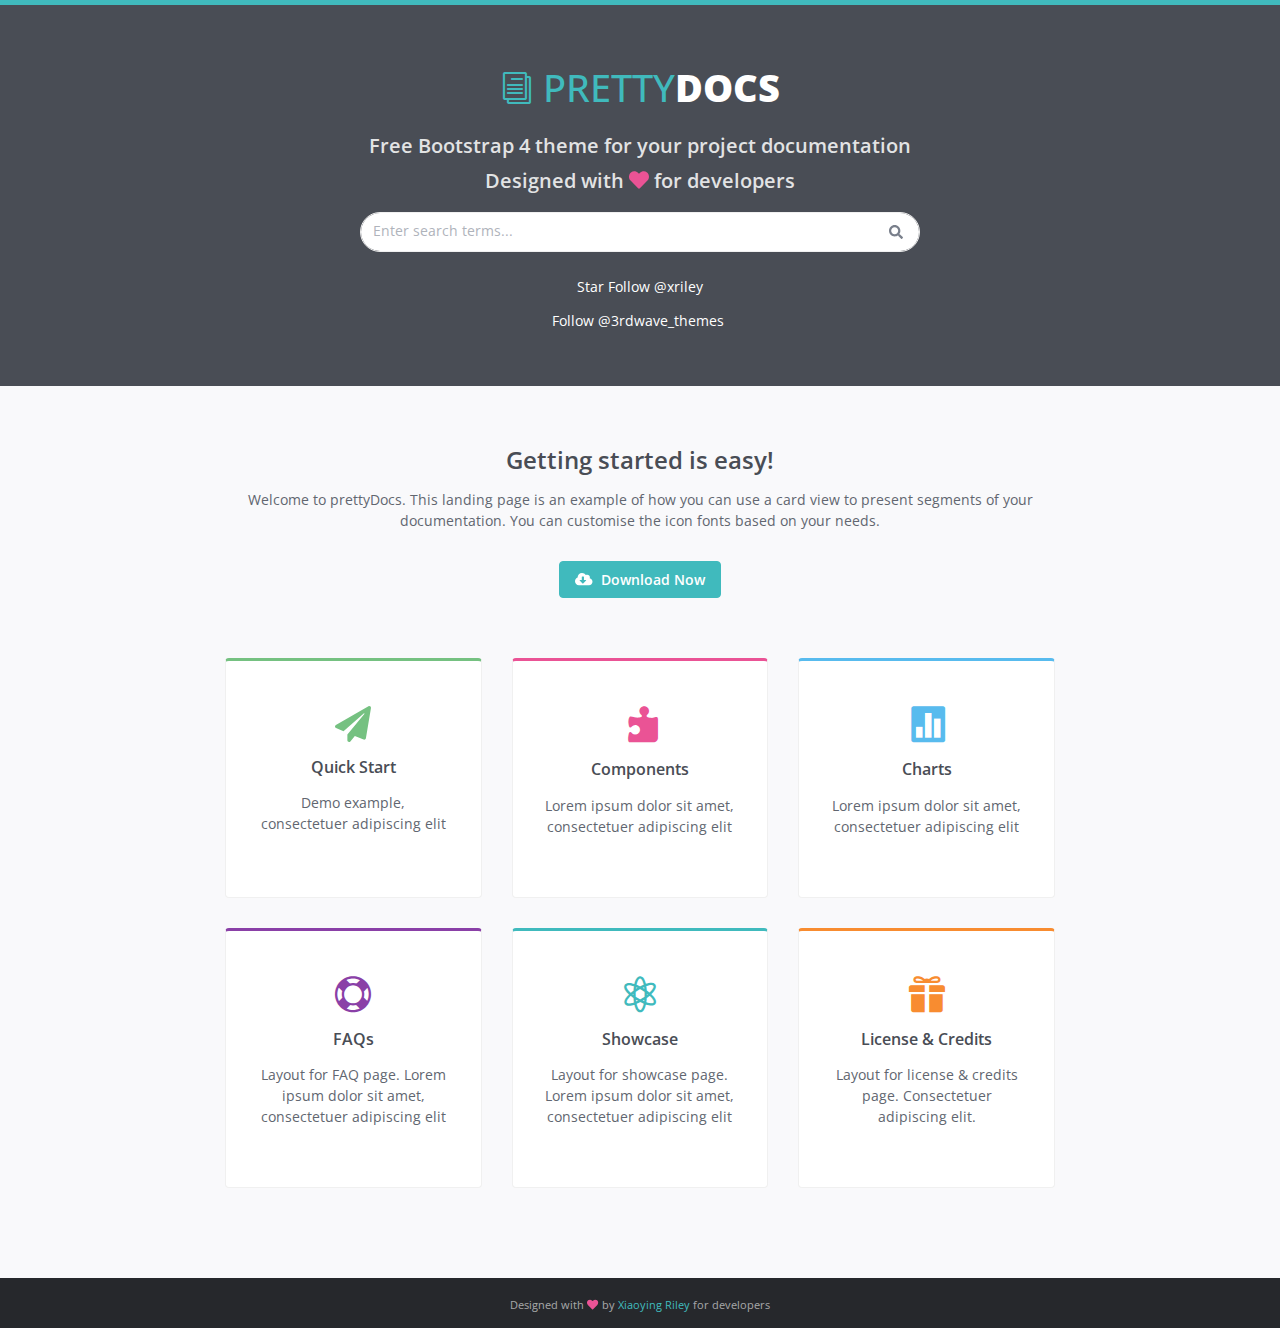
==== index.html @ cd95f3cd "Preview lista" ====
<!DOCTYPE html>
<html lang="en">
<head>
    <title>Bootstrap 4 project documentation theme for developers</title>
    <!-- Meta -->
    <meta charset="utf-8">
    <meta http-equiv="X-UA-Compatible" content="IE=edge">
    <meta name="viewport" content="width=device-width, initial-scale=1.0">
    <meta name="description" content="">
    <meta name="author" content="">    
    <link rel="shortcut icon" href="favicon.ico">  
    <link href='https://fonts.googleapis.com/css?family=Open+Sans:300italic,400italic,600italic,700italic,800italic,400,300,600,700,800' rel='stylesheet' type='text/css'>
    <!-- FontAwesome JS -->
    <script defer src="assets/fontawesome/js/all.js"></script>
    <!-- Global CSS -->
    <link rel="stylesheet" href="assets/plugins/bootstrap/css/bootstrap.min.css">   
    <!-- Plugins CSS -->    
    <link rel="stylesheet" href="assets/plugins/elegant_font/css/style.css">    
    <!-- Theme CSS -->
    <link id="theme-style" rel="stylesheet" href="assets/css/styles.css">

</head> 

<body class="landing-page">   
	
	<!-- GITHUB BUTTON JS -->
    <script async defer src="https://buttons.github.io/buttons.js"></script>
     
    <!--FACEBOOK LIKE BUTTON JAVASCRIPT SDK-->
    <div id="fb-root"></div>
    <script async defer crossorigin="anonymous" src="https://connect.facebook.net/en_US/sdk.js#xfbml=1&version=v6.0&appId=994736563909741&autoLogAppEvents=1"></script>
    
    <div class="page-wrapper">
        
        <!-- ******Header****** -->
        <header class="header text-center">
            <div class="container">
                <div class="branding">
                    <h1 class="logo">
                        <span aria-hidden="true" class="icon_documents_alt icon"></span>
                        <span class="text-highlight">Pretty</span><span class="text-bold">Docs</span>
                    </h1>
                </div><!--//branding-->
                <div class="tagline">
                    <p>Free Bootstrap 4 theme for your project documentation</p>
                    <p>Designed with <i class="fas fa-heart"></i> for developers</p>
                </div><!--//tagline-->
                
	             <div class="main-search-box pt-3 pb-4 d-inline-block">
	                 <form class="form-inline search-form justify-content-center" action="" method="get">
	            
			            <input type="text" placeholder="Enter search terms..." name="search" class="form-control search-input">
			            
			            <button type="submit" class="btn search-btn" value="Search"><i class="fas fa-search"></i></button>
			            
			        </form>
	             </div>
                 
                <div class="social-container">
	                <!-- Replace with your Github Button -->
	                <div class="github-btn mb-2">
						<a class="github-button" href="https://github.com/xriley/PrettyDocs-Theme" data-size="large" aria-label="Star xriley/PrettyDocs-Theme on GitHub">Star</a>
                        <a class="github-button" href="https://github.com/xriley" data-size="large" aria-label="Follow @xriley on GitHub">Follow @xriley</a>
	                </div>
	                <!-- Replace with your Twitter Button -->
                    <div class="twitter-tweet">
                        <a href="https://twitter.com/3rdwave_themes?ref_src=twsrc%5Etfw" class="twitter-follow-button" data-show-count="false">Follow @3rdwave_themes</a><script async src="https://platform.twitter.com/widgets.js" charset="utf-8"></script>
                    </div><!--//tweet-->
                    <!-- Replace with your Facebook Button -->
                    <div class="fb-like" data-href="https://themes.3rdwavemedia.com/" data-width="" data-layout="button_count" data-action="like" data-size="small" data-share="true"></div>         
                 </div><!--//social-container-->
                 
                
            </div><!--//container-->
        </header><!--//header-->
        
        <section class="cards-section text-center">
            <div class="container">
                <h2 class="title">Getting started is easy!</h2>
                <div class="intro">
                    <p>Welcome to prettyDocs. This landing page is an example of how you can use a card view to present segments of your documentation. You can customise the icon fonts based on your needs.</p>
                    <div class="cta-container">
                        <a class="btn btn-primary btn-cta" href="https://themes.3rdwavemedia.com/bootstrap-templates/startup/prettydocs-free-bootstrap-theme-for-developers-and-startups/" target="_blank"><i class="fas fa-cloud-download-alt"></i> Download Now</a>
                    </div><!--//cta-container-->
                </div><!--//intro-->
                <div id="cards-wrapper" class="cards-wrapper row">
                    <div class="item item-green col-lg-4 col-6">
                        <div class="item-inner">
                            <div class="icon-holder">
                                <i class="icon fa fa-paper-plane"></i>
                            </div><!--//icon-holder-->
                            <h3 class="title">Quick Start</h3>
                            <p class="intro">Demo example, consectetuer adipiscing elit</p>
                            <a class="link" href="start.html"><span></span></a>
                        </div><!--//item-inner-->
                    </div><!--//item-->
                    <div class="item item-pink item-2 col-lg-4 col-6">
                        <div class="item-inner">
                            <div class="icon-holder">
                                <span aria-hidden="true" class="icon icon_puzzle_alt"></span>
                            </div><!--//icon-holder-->
                            <h3 class="title">Components</h3>
                            <p class="intro">Lorem ipsum dolor sit amet, consectetuer adipiscing elit</p>
                            <a class="link" href="components.html"><span></span></a>
                        </div><!--//item-inner-->
                    </div><!--//item-->
                    <div class="item item-blue col-lg-4 col-6">
                        <div class="item-inner">
                            <div class="icon-holder">
                                <span aria-hidden="true" class="icon icon_datareport_alt"></span>
                            </div><!--//icon-holder-->
                            <h3 class="title">Charts</h3>
                            <p class="intro">Lorem ipsum dolor sit amet, consectetuer adipiscing elit</p>
                            <a class="link" href="charts.html"><span></span></a>
                        </div><!--//item-inner-->
                    </div><!--//item-->
                    <div class="item item-purple col-lg-4 col-6">
                        <div class="item-inner">
                            <div class="icon-holder">
                                <span aria-hidden="true" class="icon icon_lifesaver"></span>
                            </div><!--//icon-holder-->
                            <h3 class="title">FAQs</h3>
                            <p class="intro">Layout for FAQ page. Lorem ipsum dolor sit amet, consectetuer adipiscing elit</p>
                            <a class="link" href="faqs.html"><span></span></a>
                        </div><!--//item-inner-->
                    </div><!--//item-->
                    <div class="item item-primary col-lg-4 col-6">
                        <div class="item-inner">
                            <div class="icon-holder">
                                <span aria-hidden="true" class="icon icon_genius"></span>
                            </div><!--//icon-holder-->
                            <h3 class="title">Showcase</h3>
                            <p class="intro">Layout for showcase page. Lorem ipsum dolor sit amet, consectetuer adipiscing elit </p>
                            <a class="link" href="showcase.html"><span></span></a>
                        </div><!--//item-inner-->
                    </div><!--//item-->
                    <div class="item item-orange col-lg-4 col-6">
                        <div class="item-inner">
                            <div class="icon-holder">
                                <span aria-hidden="true" class="icon icon_gift"></span>
                            </div><!--//icon-holder-->
                            <h3 class="title">License &amp; Credits</h3>
                            <p class="intro">Layout for license &amp; credits page. Consectetuer adipiscing elit.</p>
                            <a class="link" href="license.html"><span></span></a>
                        </div><!--//item-inner-->
                    </div><!--//item-->
                </div><!--//cards-->
                
            </div><!--//container-->
        </section><!--//cards-section-->
    </div><!--//page-wrapper-->
    
    <footer class="footer text-center">
        <div class="container">
            <!--/* This template is free as long as you keep the footer attribution link. If you'd like to use the template without the attribution link, you can buy the commercial license via our website: themes.3rdwavemedia.com Thank you for your support. :) */-->
            <small class="copyright">Designed with <i class="fas fa-heart"></i> by <a href="https://themes.3rdwavemedia.com/" target="_blank">Xiaoying Riley</a> for developers</small>
            
        </div><!--//container-->
    </footer><!--//footer-->
    
     
    <!-- Main Javascript -->          
    <script type="text/javascript" src="assets/plugins/jquery-3.4.1.min.js"></script>
    <script type="text/javascript" src="assets/plugins/bootstrap/js/bootstrap.min.js"></script>     
    <script type="text/javascript" src="assets/plugins/stickyfill/dist/stickyfill.min.js"></script>                                                                
    <script type="text/javascript" src="assets/js/main.js"></script>
    
</body>
</html>
---- assets/plugins/elegant_font/css/style.css ----
@font-face {
	font-family: 'ElegantIcons';
	src:url('fonts/ElegantIcons.eot');
	src:url('fonts/ElegantIcons.eot?#iefix') format('embedded-opentype'),
		url('fonts/ElegantIcons.woff') format('woff'),
		url('fonts/ElegantIcons.ttf') format('truetype'),
		url('fonts/ElegantIcons.svg#ElegantIcons') format('svg');
	font-weight: normal;
	font-style: normal;
}

/* Use the following CSS code if you want to use data attributes for inserting your icons */
[data-icon]:before {
	font-family: 'ElegantIcons';
	content: attr(data-icon);
	speak: none;
	font-weight: normal;
	font-variant: normal;
	text-transform: none;
	line-height: 1;
	-webkit-font-smoothing: antialiased;
	-moz-osx-font-smoothing: grayscale;
}

/* Use the following CSS code if you want to have a class per icon */
/*
Instead of a list of all class selectors,
you can use the generic selector below, but it's slower:
[class*="your-class-prefix"] {
*/
.arrow_up, .arrow_down, .arrow_left, .arrow_right, .arrow_left-up, .arrow_right-up, .arrow_right-down, .arrow_left-down, .arrow-up-down, .arrow_up-down_alt, .arrow_left-right_alt, .arrow_left-right, .arrow_expand_alt2, .arrow_expand_alt, .arrow_condense, .arrow_expand, .arrow_move, .arrow_carrot-up, .arrow_carrot-down, .arrow_carrot-left, .arrow_carrot-right, .arrow_carrot-2up, .arrow_carrot-2down, .arrow_carrot-2left, .arrow_carrot-2right, .arrow_carrot-up_alt2, .arrow_carrot-down_alt2, .arrow_carrot-left_alt2, .arrow_carrot-right_alt2, .arrow_carrot-2up_alt2, .arrow_carrot-2down_alt2, .arrow_carrot-2left_alt2, .arrow_carrot-2right_alt2, .arrow_triangle-up, .arrow_triangle-down, .arrow_triangle-left, .arrow_triangle-right, .arrow_triangle-up_alt2, .arrow_triangle-down_alt2, .arrow_triangle-left_alt2, .arrow_triangle-right_alt2, .arrow_back, .icon_minus-06, .icon_plus, .icon_close, .icon_check, .icon_minus_alt2, .icon_plus_alt2, .icon_close_alt2, .icon_check_alt2, .icon_zoom-out_alt, .icon_zoom-in_alt, .icon_search, .icon_box-empty, .icon_box-selected, .icon_minus-box, .icon_plus-box, .icon_box-checked, .icon_circle-empty, .icon_circle-slelected, .icon_stop_alt2, .icon_stop, .icon_pause_alt2, .icon_pause, .icon_menu, .icon_menu-square_alt2, .icon_menu-circle_alt2, .icon_ul, .icon_ol, .icon_adjust-horiz, .icon_adjust-vert, .icon_document_alt, .icon_documents_alt, .icon_pencil, .icon_pencil-edit_alt, .icon_pencil-edit, .icon_folder-alt, .icon_folder-open_alt, .icon_folder-add_alt, .icon_info_alt, .icon_error-oct_alt, .icon_error-circle_alt, .icon_error-triangle_alt, .icon_question_alt2, .icon_question, .icon_comment_alt, .icon_chat_alt, .icon_vol-mute_alt, .icon_volume-low_alt, .icon_volume-high_alt, .icon_quotations, .icon_quotations_alt2, .icon_clock_alt, .icon_lock_alt, .icon_lock-open_alt, .icon_key_alt, .icon_cloud_alt, .icon_cloud-upload_alt, .icon_cloud-download_alt, .icon_image, .icon_images, .icon_lightbulb_alt, .icon_gift_alt, .icon_house_alt, .icon_genius, .icon_mobile, .icon_tablet, .icon_laptop, .icon_desktop, .icon_camera_alt, .icon_mail_alt, .icon_cone_alt, .icon_ribbon_alt, .icon_bag_alt, .icon_creditcard, .icon_cart_alt, .icon_paperclip, .icon_tag_alt, .icon_tags_alt, .icon_trash_alt, .icon_cursor_alt, .icon_mic_alt, .icon_compass_alt, .icon_pin_alt, .icon_pushpin_alt, .icon_map_alt, .icon_drawer_alt, .icon_toolbox_alt, .icon_book_alt, .icon_calendar, .icon_film, .icon_table, .icon_contacts_alt, .icon_headphones, .icon_lifesaver, .icon_piechart, .icon_refresh, .icon_link_alt, .icon_link, .icon_loading, .icon_blocked, .icon_archive_alt, .icon_heart_alt, .icon_star_alt, .icon_star-half_alt, .icon_star, .icon_star-half, .icon_tools, .icon_tool, .icon_cog, .icon_cogs, .arrow_up_alt, .arrow_down_alt, .arrow_left_alt, .arrow_right_alt, .arrow_left-up_alt, .arrow_right-up_alt, .arrow_right-down_alt, .arrow_left-down_alt, .arrow_condense_alt, .arrow_expand_alt3, .arrow_carrot_up_alt, .arrow_carrot-down_alt, .arrow_carrot-left_alt, .arrow_carrot-right_alt, .arrow_carrot-2up_alt, .arrow_carrot-2dwnn_alt, .arrow_carrot-2left_alt, .arrow_carrot-2right_alt, .arrow_triangle-up_alt, .arrow_triangle-down_alt, .arrow_triangle-left_alt, .arrow_triangle-right_alt, .icon_minus_alt, .icon_plus_alt, .icon_close_alt, .icon_check_alt, .icon_zoom-out, .icon_zoom-in, .icon_stop_alt, .icon_menu-square_alt, .icon_menu-circle_alt, .icon_document, .icon_documents, .icon_pencil_alt, .icon_folder, .icon_folder-open, .icon_folder-add, .icon_folder_upload, .icon_folder_download, .icon_info, .icon_error-circle, .icon_error-oct, .icon_error-triangle, .icon_question_alt, .icon_comment, .icon_chat, .icon_vol-mute, .icon_volume-low, .icon_volume-high, .icon_quotations_alt, .icon_clock, .icon_lock, .icon_lock-open, .icon_key, .icon_cloud, .icon_cloud-upload, .icon_cloud-download, .icon_lightbulb, .icon_gift, .icon_house, .icon_camera, .icon_mail, .icon_cone, .icon_ribbon, .icon_bag, .icon_cart, .icon_tag, .icon_tags, .icon_trash, .icon_cursor, .icon_mic, .icon_compass, .icon_pin, .icon_pushpin, .icon_map, .icon_drawer, .icon_toolbox, .icon_book, .icon_contacts, .icon_archive, .icon_heart, .icon_profile, .icon_group, .icon_grid-2x2, .icon_grid-3x3, .icon_music, .icon_pause_alt, .icon_phone, .icon_upload, .icon_download, .social_facebook, .social_twitter, .social_pinterest, .social_googleplus, .social_tumblr, .social_tumbleupon, .social_wordpress, .social_instagram, .social_dribbble, .social_vimeo, .social_linkedin, .social_rss, .social_deviantart, .social_share, .social_myspace, .social_skype, .social_youtube, .social_picassa, .social_googledrive, .social_flickr, .social_blogger, .social_spotify, .social_delicious, .social_facebook_circle, .social_twitter_circle, .social_pinterest_circle, .social_googleplus_circle, .social_tumblr_circle, .social_stumbleupon_circle, .social_wordpress_circle, .social_instagram_circle, .social_dribbble_circle, .social_vimeo_circle, .social_linkedin_circle, .social_rss_circle, .social_deviantart_circle, .social_share_circle, .social_myspace_circle, .social_skype_circle, .social_youtube_circle, .social_picassa_circle, .social_googledrive_alt2, .social_flickr_circle, .social_blogger_circle, .social_spotify_circle, .social_delicious_circle, .social_facebook_square, .social_twitter_square, .social_pinterest_square, .social_googleplus_square, .social_tumblr_square, .social_stumbleupon_square, .social_wordpress_square, .social_instagram_square, .social_dribbble_square, .social_vimeo_square, .social_linkedin_square, .social_rss_square, .social_deviantart_square, .social_share_square, .social_myspace_square, .social_skype_square, .social_youtube_square, .social_picassa_square, .social_googledrive_square, .social_flickr_square, .social_blogger_square, .social_spotify_square, .social_delicious_square, .icon_printer, .icon_calulator, .icon_building, .icon_floppy, .icon_drive, .icon_search-2, .icon_id, .icon_id-2, .icon_puzzle, .icon_like, .icon_dislike, .icon_mug, .icon_currency, .icon_wallet, .icon_pens, .icon_easel, .icon_flowchart, .icon_datareport, .icon_briefcase, .icon_shield, .icon_percent, .icon_globe, .icon_globe-2, .icon_target, .icon_hourglass, .icon_balance, .icon_rook, .icon_printer-alt, .icon_calculator_alt, .icon_building_alt, .icon_floppy_alt, .icon_drive_alt, .icon_search_alt, .icon_id_alt, .icon_id-2_alt, .icon_puzzle_alt, .icon_like_alt, .icon_dislike_alt, .icon_mug_alt, .icon_currency_alt, .icon_wallet_alt, .icon_pens_alt, .icon_easel_alt, .icon_flowchart_alt, .icon_datareport_alt, .icon_briefcase_alt, .icon_shield_alt, .icon_percent_alt, .icon_globe_alt, .icon_clipboard {
	font-family: 'ElegantIcons';
	speak: none;
	font-style: normal;
	font-weight: normal;
	font-variant: normal;
	text-transform: none;
	line-height: 1;
	-webkit-font-smoothing: antialiased;
}
.arrow_up:before {
	content: "\21";
}
.arrow_down:before {
	content: "\22";
}
.arrow_left:before {
	content: "\23";
}
.arrow_right:before {
	content: "\24";
}
.arrow_left-up:before {
	content: "\25";
}
.arrow_right-up:before {
	content: "\26";
}
.arrow_right-down:before {
	content: "\27";
}
.arrow_left-down:before {
	content: "\28";
}
.arrow-up-down:before {
	content: "\29";
}
.arrow_up-down_alt:before {
	content: "\2a";
}
.arrow_left-right_alt:before {
	content: "\2b";
}
.arrow_left-right:before {
	content: "\2c";
}
.arrow_expand_alt2:before {
	content: "\2d";
}
.arrow_expand_alt:before {
	content: "\2e";
}
.arrow_condense:before {
	content: "\2f";
}
.arrow_expand:before {
	content: "\30";
}
.arrow_move:before {
	content: "\31";
}
.arrow_carrot-up:before {
	content: "\32";
}
.arrow_carrot-down:before {
	content: "\33";
}
.arrow_carrot-left:before {
	content: "\34";
}
.arrow_carrot-right:before {
	content: "\35";
}
.arrow_carrot-2up:before {
	content: "\36";
}
.arrow_carrot-2down:before {
	content: "\37";
}
.arrow_carrot-2left:before {
	content: "\38";
}
.arrow_carrot-2right:before {
	content: "\39";
}
.arrow_carrot-up_alt2:before {
	content: "\3a";
}
.arrow_carrot-down_alt2:before {
	content: "\3b";
}
.arrow_carrot-left_alt2:before {
	content: "\3c";
}
.arrow_carrot-right_alt2:before {
	content: "\3d";
}
.arrow_carrot-2up_alt2:before {
	content: "\3e";
}
.arrow_carrot-2down_alt2:before {
	content: "\3f";
}
.arrow_carrot-2left_alt2:before {
	content: "\40";
}
.arrow_carrot-2right_alt2:before {
	content: "\41";
}
.arrow_triangle-up:before {
	content: "\42";
}
.arrow_triangle-down:before {
	content: "\43";
}
.arrow_triangle-left:before {
	content: "\44";
}
.arrow_triangle-right:before {
	content: "\45";
}
.arrow_triangle-up_alt2:before {
	content: "\46";
}
.arrow_triangle-down_alt2:before {
	content: "\47";
}
.arrow_triangle-left_alt2:before {
	content: "\48";
}
.arrow_triangle-right_alt2:before {
	content: "\49";
}
.arrow_back:before {
	content: "\4a";
}
.icon_minus-06:before {
	content: "\4b";
}
.icon_plus:before {
	content: "\4c";
}
.icon_close:before {
	content: "\4d";
}
.icon_check:before {
	content: "\4e";
}
.icon_minus_alt2:before {
	content: "\4f";
}
.icon_plus_alt2:before {
	content: "\50";
}
.icon_close_alt2:before {
	content: "\51";
}
.icon_check_alt2:before {
	content: "\52";
}
.icon_zoom-out_alt:before {
	content: "\53";
}
.icon_zoom-in_alt:before {
	content: "\54";
}
.icon_search:before {
	content: "\55";
}
.icon_box-empty:before {
	content: "\56";
}
.icon_box-selected:before {
	content: "\57";
}
.icon_minus-box:before {
	content: "\58";
}
.icon_plus-box:before {
	content: "\59";
}
.icon_box-checked:before {
	content: "\5a";
}
.icon_circle-empty:before {
	content: "\5b";
}
.icon_circle-slelected:before {
	content: "\5c";
}
.icon_stop_alt2:before {
	content: "\5d";
}
.icon_stop:before {
	content: "\5e";
}
.icon_pause_alt2:before {
	content: "\5f";
}
.icon_pause:before {
	content: "\60";
}
.icon_menu:before {
	content: "\61";
}
.icon_menu-square_alt2:before {
	content: "\62";
}
.icon_menu-circle_alt2:before {
	content: "\63";
}
.icon_ul:before {
	content: "\64";
}
.icon_ol:before {
	content: "\65";
}
.icon_adjust-horiz:before {
	content: "\66";
}
.icon_adjust-vert:before {
	content: "\67";
}
.icon_document_alt:before {
	content: "\68";
}
.icon_documents_alt:before {
	content: "\69";
}
.icon_pencil:before {
	content: "\6a";
}
.icon_pencil-edit_alt:before {
	content: "\6b";
}
.icon_pencil-edit:before {
	content: "\6c";
}
.icon_folder-alt:before {
	content: "\6d";
}
.icon_folder-open_alt:before {
	content: "\6e";
}
.icon_folder-add_alt:before {
	content: "\6f";
}
.icon_info_alt:before {
	content: "\70";
}
.icon_error-oct_alt:before {
	content: "\71";
}
.icon_error-circle_alt:before {
	content: "\72";
}
.icon_error-triangle_alt:before {
	content: "\73";
}
.icon_question_alt2:before {
	content: "\74";
}
.icon_question:before {
	content: "\75";
}
.icon_comment_alt:before {
	content: "\76";
}
.icon_chat_alt:before {
	content: "\77";
}
.icon_vol-mute_alt:before {
	content: "\78";
}
.icon_volume-low_alt:before {
	content: "\79";
}
.icon_volume-high_alt:before {
	content: "\7a";
}
.icon_quotations:before {
	content: "\7b";
}
.icon_quotations_alt2:before {
	content: "\7c";
}
.icon_clock_alt:before {
	content: "\7d";
}
.icon_lock_alt:before {
	content: "\7e";
}
.icon_lock-open_alt:before {
	content: "\e000";
}
.icon_key_alt:before {
	content: "\e001";
}
.icon_cloud_alt:before {
	content: "\e002";
}
.icon_cloud-upload_alt:before {
	content: "\e003";
}
.icon_cloud-download_alt:before {
	content: "\e004";
}
.icon_image:before {
	content: "\e005";
}
.icon_images:before {
	content: "\e006";
}
.icon_lightbulb_alt:before {
	content: "\e007";
}
.icon_gift_alt:before {
	content: "\e008";
}
.icon_house_alt:before {
	content: "\e009";
}
.icon_genius:before {
	content: "\e00a";
}
.icon_mobile:before {
	content: "\e00b";
}
.icon_tablet:before {
	content: "\e00c";
}
.icon_laptop:before {
	content: "\e00d";
}
.icon_desktop:before {
	content: "\e00e";
}
.icon_camera_alt:before {
	content: "\e00f";
}
.icon_mail_alt:before {
	content: "\e010";
}
.icon_cone_alt:before {
	content: "\e011";
}
.icon_ribbon_alt:before {
	content: "\e012";
}
.icon_bag_alt:before {
	content: "\e013";
}
.icon_creditcard:before {
	content: "\e014";
}
.icon_cart_alt:before {
	content: "\e015";
}
.icon_paperclip:before {
	content: "\e016";
}
.icon_tag_alt:before {
	content: "\e017";
}
.icon_tags_alt:before {
	content: "\e018";
}
.icon_trash_alt:before {
	content: "\e019";
}
.icon_cursor_alt:before {
	content: "\e01a";
}
.icon_mic_alt:before {
	content: "\e01b";
}
.icon_compass_alt:before {
	content: "\e01c";
}
.icon_pin_alt:before {
	content: "\e01d";
}
.icon_pushpin_alt:before {
	content: "\e01e";
}
.icon_map_alt:before {
	content: "\e01f";
}
.icon_drawer_alt:before {
	content: "\e020";
}
.icon_toolbox_alt:before {
	content: "\e021";
}
.icon_book_alt:before {
	content: "\e022";
}
.icon_calendar:before {
	content: "\e023";
}
.icon_film:before {
	content: "\e024";
}
.icon_table:before {
	content: "\e025";
}
.icon_contacts_alt:before {
	content: "\e026";
}
.icon_headphones:before {
	content: "\e027";
}
.icon_lifesaver:before {
	content: "\e028";
}
.icon_piechart:before {
	content: "\e029";
}
.icon_refresh:before {
	content: "\e02a";
}
.icon_link_alt:before {
	content: "\e02b";
}
.icon_link:before {
	content: "\e02c";
}
.icon_loading:before {
	content: "\e02d";
}
.icon_blocked:before {
	content: "\e02e";
}
.icon_archive_alt:before {
	content: "\e02f";
}
.icon_heart_alt:before {
	content: "\e030";
}
.icon_star_alt:before {
	content: "\e031";
}
.icon_star-half_alt:before {
	content: "\e032";
}
.icon_star:before {
	content: "\e033";
}
.icon_star-half:before {
	content: "\e034";
}
.icon_tools:before {
	content: "\e035";
}
.icon_tool:before {
	content: "\e036";
}
.icon_cog:before {
	content: "\e037";
}
.icon_cogs:before {
	content: "\e038";
}
.arrow_up_alt:before {
	content: "\e039";
}
.arrow_down_alt:before {
	content: "\e03a";
}
.arrow_left_alt:before {
	content: "\e03b";
}
.arrow_right_alt:before {
	content: "\e03c";
}
.arrow_left-up_alt:before {
	content: "\e03d";
}
.arrow_right-up_alt:before {
	content: "\e03e";
}
.arrow_right-down_alt:before {
	content: "\e03f";
}
.arrow_left-down_alt:before {
	content: "\e040";
}
.arrow_condense_alt:before {
	content: "\e041";
}
.arrow_expand_alt3:before {
	content: "\e042";
}
.arrow_carrot_up_alt:before {
	content: "\e043";
}
.arrow_carrot-down_alt:before {
	content: "\e044";
}
.arrow_carrot-left_alt:before {
	content: "\e045";
}
.arrow_carrot-right_alt:before {
	content: "\e046";
}
.arrow_carrot-2up_alt:before {
	content: "\e047";
}
.arrow_carrot-2dwnn_alt:before {
	content: "\e048";
}
.arrow_carrot-2left_alt:before {
	content: "\e049";
}
.arrow_carrot-2right_alt:before {
	content: "\e04a";
}
.arrow_triangle-up_alt:before {
	content: "\e04b";
}
.arrow_triangle-down_alt:before {
	content: "\e04c";
}
.arrow_triangle-left_alt:before {
	content: "\e04d";
}
.arrow_triangle-right_alt:before {
	content: "\e04e";
}
.icon_minus_alt:before {
	content: "\e04f";
}
.icon_plus_alt:before {
	content: "\e050";
}
.icon_close_alt:before {
	content: "\e051";
}
.icon_check_alt:before {
	content: "\e052";
}
.icon_zoom-out:before {
	content: "\e053";
}
.icon_zoom-in:before {
	content: "\e054";
}
.icon_stop_alt:before {
	content: "\e055";
}
.icon_menu-square_alt:before {
	content: "\e056";
}
.icon_menu-circle_alt:before {
	content: "\e057";
}
.icon_document:before {
	content: "\e058";
}
.icon_documents:before {
	content: "\e059";
}
.icon_pencil_alt:before {
	content: "\e05a";
}
.icon_folder:before {
	content: "\e05b";
}
.icon_folder-open:before {
	content: "\e05c";
}
.icon_folder-add:before {
	content: "\e05d";
}
.icon_folder_upload:before {
	content: "\e05e";
}
.icon_folder_download:before {
	content: "\e05f";
}
.icon_info:before {
	content: "\e060";
}
.icon_error-circle:before {
	content: "\e061";
}
.icon_error-oct:before {
	content: "\e062";
}
.icon_error-triangle:before {
	content: "\e063";
}
.icon_question_alt:before {
	content: "\e064";
}
.icon_comment:before {
	content: "\e065";
}
.icon_chat:before {
	content: "\e066";
}
.icon_vol-mute:before {
	content: "\e067";
}
.icon_volume-low:before {
	content: "\e068";
}
.icon_volume-high:before {
	content: "\e069";
}
.icon_quotations_alt:before {
	content: "\e06a";
}
.icon_clock:before {
	content: "\e06b";
}
.icon_lock:before {
	content: "\e06c";
}
.icon_lock-open:before {
	content: "\e06d";
}
.icon_key:before {
	content: "\e06e";
}
.icon_cloud:before {
	content: "\e06f";
}
.icon_cloud-upload:before {
	content: "\e070";
}
.icon_cloud-download:before {
	content: "\e071";
}
.icon_lightbulb:before {
	content: "\e072";
}
.icon_gift:before {
	content: "\e073";
}
.icon_house:before {
	content: "\e074";
}
.icon_camera:before {
	content: "\e075";
}
.icon_mail:before {
	content: "\e076";
}
.icon_cone:before {
	content: "\e077";
}
.icon_ribbon:before {
	content: "\e078";
}
.icon_bag:before {
	content: "\e079";
}
.icon_cart:before {
	content: "\e07a";
}
.icon_tag:before {
	content: "\e07b";
}
.icon_tags:before {
	content: "\e07c";
}
.icon_trash:before {
	content: "\e07d";
}
.icon_cursor:before {
	content: "\e07e";
}
.icon_mic:before {
	content: "\e07f";
}
.icon_compass:before {
	content: "\e080";
}
.icon_pin:before {
	content: "\e081";
}
.icon_pushpin:before {
	content: "\e082";
}
.icon_map:before {
	content: "\e083";
}
.icon_drawer:before {
	content: "\e084";
}
.icon_toolbox:before {
	content: "\e085";
}
.icon_book:before {
	content: "\e086";
}
.icon_contacts:before {
	content: "\e087";
}
.icon_archive:before {
	content: "\e088";
}
.icon_heart:before {
	content: "\e089";
}
.icon_profile:before {
	content: "\e08a";
}
.icon_group:before {
	content: "\e08b";
}
.icon_grid-2x2:before {
	content: "\e08c";
}
.icon_grid-3x3:before {
	content: "\e08d";
}
.icon_music:before {
	content: "\e08e";
}
.icon_pause_alt:before {
	content: "\e08f";
}
.icon_phone:before {
	content: "\e090";
}
.icon_upload:before {
	content: "\e091";
}
.icon_download:before {
	content: "\e092";
}
.social_facebook:before {
	content: "\e093";
}
.social_twitter:before {
	content: "\e094";
}
.social_pinterest:before {
	content: "\e095";
}
.social_googleplus:before {
	content: "\e096";
}
.social_tumblr:before {
	content: "\e097";
}
.social_tumbleupon:before {
	content: "\e098";
}
.social_wordpress:before {
	content: "\e099";
}
.social_instagram:before {
	content: "\e09a";
}
.social_dribbble:before {
	content: "\e09b";
}
.social_vimeo:before {
	content: "\e09c";
}
.social_linkedin:before {
	content: "\e09d";
}
.social_rss:before {
	content: "\e09e";
}
.social_deviantart:before {
	content: "\e09f";
}
.social_share:before {
	content: "\e0a0";
}
.social_myspace:before {
	content: "\e0a1";
}
.social_skype:before {
	content: "\e0a2";
}
.social_youtube:before {
	content: "\e0a3";
}
.social_picassa:before {
	content: "\e0a4";
}
.social_googledrive:before {
	content: "\e0a5";
}
.social_flickr:before {
	content: "\e0a6";
}
.social_blogger:before {
	content: "\e0a7";
}
.social_spotify:before {
	content: "\e0a8";
}
.social_delicious:before {
	content: "\e0a9";
}
.social_facebook_circle:before {
	content: "\e0aa";
}
.social_twitter_circle:before {
	content: "\e0ab";
}
.social_pinterest_circle:before {
	content: "\e0ac";
}
.social_googleplus_circle:before {
	content: "\e0ad";
}
.social_tumblr_circle:before {
	content: "\e0ae";
}
.social_stumbleupon_circle:before {
	content: "\e0af";
}
.social_wordpress_circle:before {
	content: "\e0b0";
}
.social_instagram_circle:before {
	content: "\e0b1";
}
.social_dribbble_circle:before {
	content: "\e0b2";
}
.social_vimeo_circle:before {
	content: "\e0b3";
}
.social_linkedin_circle:before {
	content: "\e0b4";
}
.social_rss_circle:before {
	content: "\e0b5";
}
.social_deviantart_circle:before {
	content: "\e0b6";
}
.social_share_circle:before {
	content: "\e0b7";
}
.social_myspace_circle:before {
	content: "\e0b8";
}
.social_skype_circle:before {
	content: "\e0b9";
}
.social_youtube_circle:before {
	content: "\e0ba";
}
.social_picassa_circle:before {
	content: "\e0bb";
}
.social_googledrive_alt2:before {
	content: "\e0bc";
}
.social_flickr_circle:before {
	content: "\e0bd";
}
.social_blogger_circle:before {
	content: "\e0be";
}
.social_spotify_circle:before {
	content: "\e0bf";
}
.social_delicious_circle:before {
	content: "\e0c0";
}
.social_facebook_square:before {
	content: "\e0c1";
}
.social_twitter_square:before {
	content: "\e0c2";
}
.social_pinterest_square:before {
	content: "\e0c3";
}
.social_googleplus_square:before {
	content: "\e0c4";
}
.social_tumblr_square:before {
	content: "\e0c5";
}
.social_stumbleupon_square:before {
	content: "\e0c6";
}
.social_wordpress_square:before {
	content: "\e0c7";
}
.social_instagram_square:before {
	content: "\e0c8";
}
.social_dribbble_square:before {
	content: "\e0c9";
}
.social_vimeo_square:before {
	content: "\e0ca";
}
.social_linkedin_square:before {
	content: "\e0cb";
}
.social_rss_square:before {
	content: "\e0cc";
}
.social_deviantart_square:before {
	content: "\e0cd";
}
.social_share_square:before {
	content: "\e0ce";
}
.social_myspace_square:before {
	content: "\e0cf";
}
.social_skype_square:before {
	content: "\e0d0";
}
.social_youtube_square:before {
	content: "\e0d1";
}
.social_picassa_square:before {
	content: "\e0d2";
}
.social_googledrive_square:before {
	content: "\e0d3";
}
.social_flickr_square:before {
	content: "\e0d4";
}
.social_blogger_square:before {
	content: "\e0d5";
}
.social_spotify_square:before {
	content: "\e0d6";
}
.social_delicious_square:before {
	content: "\e0d7";
}
.icon_printer:before {
	content: "\e103";
}
.icon_calulator:before {
	content: "\e0ee";
}
.icon_building:before {
	content: "\e0ef";
}
.icon_floppy:before {
	content: "\e0e8";
}
.icon_drive:before {
	content: "\e0ea";
}
.icon_search-2:before {
	content: "\e101";
}
.icon_id:before {
	content: "\e107";
}
.icon_id-2:before {
	content: "\e108";
}
.icon_puzzle:before {
	content: "\e102";
}
.icon_like:before {
	content: "\e106";
}
.icon_dislike:before {
	content: "\e0eb";
}
.icon_mug:before {
	content: "\e105";
}
.icon_currency:before {
	content: "\e0ed";
}
.icon_wallet:before {
	content: "\e100";
}
.icon_pens:before {
	content: "\e104";
}
.icon_easel:before {
	content: "\e0e9";
}
.icon_flowchart:before {
	content: "\e109";
}
.icon_datareport:before {
	content: "\e0ec";
}
.icon_briefcase:before {
	content: "\e0fe";
}
.icon_shield:before {
	content: "\e0f6";
}
.icon_percent:before {
	content: "\e0fb";
}
.icon_globe:before {
	content: "\e0e2";
}
.icon_globe-2:before {
	content: "\e0e3";
}
.icon_target:before {
	content: "\e0f5";
}
.icon_hourglass:before {
	content: "\e0e1";
}
.icon_balance:before {
	content: "\e0ff";
}
.icon_rook:before {
	content: "\e0f8";
}
.icon_printer-alt:before {
	content: "\e0fa";
}
.icon_calculator_alt:before {
	content: "\e0e7";
}
.icon_building_alt:before {
	content: "\e0fd";
}
.icon_floppy_alt:before {
	content: "\e0e4";
}
.icon_drive_alt:before {
	content: "\e0e5";
}
.icon_search_alt:before {
	content: "\e0f7";
}
.icon_id_alt:before {
	content: "\e0e0";
}
.icon_id-2_alt:before {
	content: "\e0fc";
}
.icon_puzzle_alt:before {
	content: "\e0f9";
}
.icon_like_alt:before {
	content: "\e0dd";
}
.icon_dislike_alt:before {
	content: "\e0f1";
}
.icon_mug_alt:before {
	content: "\e0dc";
}
.icon_currency_alt:before {
	content: "\e0f3";
}
.icon_wallet_alt:before {
	content: "\e0d8";
}
.icon_pens_alt:before {
	content: "\e0db";
}
.icon_easel_alt:before {
	content: "\e0f0";
}
.icon_flowchart_alt:before {
	content: "\e0df";
}
.icon_datareport_alt:before {
	content: "\e0f2";
}
.icon_briefcase_alt:before {
	content: "\e0f4";
}
.icon_shield_alt:before {
	content: "\e0d9";
}
.icon_percent_alt:before {
	content: "\e0da";
}
.icon_globe_alt:before {
	content: "\e0de";
}
.icon_clipboard:before {
	content: "\e0e6";
}


	.glyph {
		float: left;
		text-align: center;
		padding: .75em;
		margin: .4em 1.5em .75em 0;
		width: 6em;
text-shadow: none;
	}
        .glyph_big {
        font-size: 128px;
        color: #59c5dc;
        float: left;
        margin-right: 20px;
        }

        .glyph div { padding-bottom: 10px;}

	.glyph input {
		font-family: consolas, monospace;
		font-size: 12px;
		width: 100%;
		text-align: center;
		border: 0;
		box-shadow: 0 0 0 1px #ccc;
		padding: .2em;
                -moz-border-radius: 5px;
                -webkit-border-radius: 5px;
	}
	.centered {
		margin-left: auto;
		margin-right: auto;
	}
	.glyph .fs1 {
		font-size: 2em;
	}
---- assets/css/styles.css ----
/*   
 * Template Name: PrettyDocs - Bootstrap 4 Template for documentations
 * Version: 2.2
 * Author: Xiaoying Riley
 * Copyright: 3rd Wave Media
 * Twitter: @3rdwave_themes
 * License: Creative Commons Attribution 3.0 License
 * Website: http://themes.3rdwavemedia.com/
*/
/* ======= Base ======= */
body {
  font-family: 'Open Sans', arial, sans-serif;
  color: #494d55;
  font-size: 14px;
  -webkit-font-smoothing: antialiased;
  -moz-osx-font-smoothing: grayscale;
}

html, body {
  height: 100%;
}

.page-wrapper {
  min-height: 100%;
  /* equal to footer height */
  margin-bottom: -50px;
}

.page-wrapper:after {
  content: "";
  display: block;
  height: 50px;
}

.footer {
  height: 50px;
}

p {
  line-height: 1.5;
}

a {
  color: #3aa7aa;
  -webkit-transition: all 0.4s ease-in-out;
  -moz-transition: all 0.4s ease-in-out;
  -ms-transition: all 0.4s ease-in-out;
  -o-transition: all 0.4s ease-in-out;
}

a:hover {
  text-decoration: underline;
  color: #339597;
}

a:focus {
  text-decoration: none;
}

code {
  background: #222;
  color: #fff;
  font-size: 14px;
  font-weight: bold;
  font-family: Consolas, Monaco, 'Andale Mono', 'Ubuntu Mono', monospace;
  padding: 2px 8px;
  padding-top: 4px;
  display: inline-block;
}

.btn, a.btn {
  -webkit-transition: all 0.4s ease-in-out;
  -moz-transition: all 0.4s ease-in-out;
  -ms-transition: all 0.4s ease-in-out;
  -o-transition: all 0.4s ease-in-out;
  font-weight: 600;
  font-size: 14px;
  line-height: 1.5;
}

.btn .svg-inline--fa, a.btn .svg-inline--fa {
  margin-right: 5px;
  position: relative;
  top: -1px;
}

.btn:focus, a.btn:focus {
  -webkit-box-shadow: none;
  -moz-box-shadow: none;
  box-shadow: none;
}

.btn-primary, a.btn-primary {
  background: #40babd;
  border: 1px solid #40babd;
  color: #fff !important;
}

.btn-primary:hover, .btn-primary:focus, .btn-primary:active, .btn-primary.active, .btn-primary.hover, .btn-primary:not(:disabled):not(.disabled):active:focus, a.btn-primary:hover, a.btn-primary:focus, a.btn-primary:active, a.btn-primary.active, a.btn-primary.hover, a.btn-primary:not(:disabled):not(.disabled):active:focus {
  background: #3aa7aa;
  color: #fff !important;
  border: 1px solid #3aa7aa;
  -webkit-box-shadow: none;
  -moz-box-shadow: none;
  box-shadow: none;
}

.btn-green, a.btn-green {
  background: #75c181;
  border: 1px solid #75c181;
  color: #fff !important;
}

.btn-green:hover, .btn-green:focus, .btn-green:active, .btn-green.active, .btn-green.hover, a.btn-green:hover, a.btn-green:focus, a.btn-green:active, a.btn-green.active, a.btn-green.hover {
  background: #63b971;
  color: #fff !important;
  border: 1px solid #63b971;
}

.body-green .btn-green, .body-green a.btn-green {
  color: #fff !important;
}

.body-green .btn-green:hover, .body-green .btn-green:focus, .body-green .btn-green:active, .body-green .btn-green.active, .body-green .btn-green.hover, .body-green a.btn-green:hover, .body-green a.btn-green:focus, .body-green a.btn-green:active, .body-green a.btn-green.active, .body-green a.btn-green.hover {
  color: #fff !important;
}

.btn-blue, a.btn-blue {
  background: #58bbee;
  border: 1px solid #58bbee;
  color: #fff !important;
}

.btn-blue:hover, .btn-blue:focus, .btn-blue:active, .btn-blue.active, .btn-blue.hover, a.btn-blue:hover, a.btn-blue:focus, a.btn-blue:active, a.btn-blue.active, a.btn-blue.hover {
  background: #41b2ec;
  color: #fff !important;
  border: 1px solid #41b2ec;
}

.btn-orange, a.btn-orange {
  background: #F88C30;
  border: 1px solid #F88C30;
  color: #fff !important;
}

.btn-orange:hover, .btn-orange:focus, .btn-orange:active, .btn-orange.active, .btn-orange.hover, a.btn-orange:hover, a.btn-orange:focus, a.btn-orange:active, a.btn-orange.active, a.btn-orange.hover {
  background: #f77e17;
  color: #fff !important;
  border: 1px solid #f77e17;
}

.btn-red, a.btn-red {
  background: #f77b6b;
  border: 1px solid #f77b6b;
  color: #fff !important;
}

.btn-red:hover, .btn-red:focus, .btn-red:active, .btn-red.active, .btn-red.hover, a.btn-red:hover, a.btn-red:focus, a.btn-red:active, a.btn-red.active, a.btn-red.hover {
  background: #f66553;
  color: #fff !important;
  border: 1px solid #f66553;
}

.btn-pink, a.btn-pink {
  background: #EA5395;
  border: 1px solid #EA5395;
  color: #fff !important;
}

.btn-pink:hover, .btn-pink:focus, .btn-pink:active, .btn-pink.active, .btn-pink.hover, a.btn-pink:hover, a.btn-pink:focus, a.btn-pink:active, a.btn-pink.active, a.btn-pink.hover {
  background: #e73c87;
  color: #fff !important;
  border: 1px solid #e73c87;
}

.btn-purple, a.btn-purple {
  background: #8A40A7;
  border: 1px solid #8A40A7;
  color: #fff !important;
}

.btn-purple:hover, .btn-purple:focus, .btn-purple:active, .btn-purple.active, .btn-purple.hover, a.btn-purple:hover, a.btn-purple:focus, a.btn-purple:active, a.btn-purple.active, a.btn-purple.hover {
  background: #7b3995;
  color: #fff !important;
  border: 1px solid #7b3995;
}

.btn-cta {
  padding: 7px 15px;
}

.search-btn {
  height: 40px;
}

.search-btn .svg-inline--fa {
  top: 0;
  margin-right: 0;
}

.form-control {
  -webkit-box-shadow: none;
  -moz-box-shadow: none;
  box-shadow: none;
  height: 40px;
  border-color: #f0f0f0;
}

.form-control::-webkit-input-placeholder {
  /* WebKit browsers */
  color: #afb3bb;
}

.form-control:-moz-placeholder {
  /* Mozilla Firefox 4 to 18 */
  color: #afb3bb;
}

.form-control::-moz-placeholder {
  /* Mozilla Firefox 19+ */
  color: #afb3bb;
}

.form-control:-ms-input-placeholder {
  /* Internet Explorer 10+ */
  color: #afb3bb;
}

.form-control:focus {
  border-color: #e3e3e3;
  -webkit-box-shadow: none;
  -moz-box-shadow: none;
  box-shadow: none;
}

input[type="text"],
input[type="email"],
input[type="password"],
input[type="submit"],
input[type="button"],
textarea,
select {
  appearance: none;
  /* for mobile safari */
  -webkit-appearance: none;
}

/* ====== Header ====== */
.header {
  background: #494d55;
  color: rgba(255, 255, 255, 0.85);
  border-top: 5px solid #40babd;
  padding: 30px 0;
}

.header a {
  color: #fff;
}

.header .container {
  position: relative;
}

.branding {
  text-transform: uppercase;
  margin-bottom: 10px;
}

.branding .logo {
  font-size: 28px;
  margin-top: 0;
  margin-bottom: 0;
}

.branding .logo a {
  text-decoration: none;
}

.branding .text-highlight {
  color: #40babd;
}

.body-green .branding .text-highlight {
  color: #75c181;
}

.body-blue .branding .text-highlight {
  color: #58bbee;
}

.body-orange .branding .text-highlight {
  color: #F88C30;
}

.body-red .branding .text-highlight {
  color: #f77b6b;
}

.body-pink .branding .text-highlight {
  color: #EA5395;
}

.body-purple .branding .text-highlight {
  color: #8A40A7;
}

.branding .text-bold {
  font-weight: 800;
  color: #fff;
}

.branding .icon {
  font-size: 24px;
  color: #40babd;
}

.body-green .branding .icon {
  color: #75c181;
}

.body-blue .branding .icon {
  color: #58bbee;
}

.body-orange .branding .icon {
  color: #F88C30;
}

.body-red .branding .icon {
  color: #f77b6b;
}

.body-pink .branding .icon {
  color: #EA5395;
}

.body-purple .branding .icon {
  color: #8A40A7;
}

.breadcrumb {
  background: none;
  margin-bottom: 0;
  padding: 0;
}

.breadcrumb li {
  color: rgba(255, 255, 255, 0.5);
}

.breadcrumb li.active {
  color: rgba(255, 255, 255, 0.5);
}

.breadcrumb li a {
  color: rgba(255, 255, 255, 0.5);
}

.breadcrumb li a:hover {
  color: #fff;
}

.breadcrumb > li + li:before {
  color: rgba(0, 0, 0, 0.4);
}

.search-form {
  position: relative;
}

.search-form .search-input {
  font-size: 14px;
  -webkit-border-radius: 20px;
  -moz-border-radius: 20px;
  -ms-border-radius: 20px;
  -o-border-radius: 20px;
  border-radius: 20px;
  -moz-background-clip: padding;
  -webkit-background-clip: padding-box;
  background-clip: padding-box;
  padding-top: 4px;
}

.search-form .search-input:focus {
  border-color: #616670;
}

.search-form .search-btn {
  color: #797f8b;
  background: none;
  border: none;
  position: absolute;
  right: 5px;
  top: 0px;
  margin-right: 0;
}

.search-form .search-btn:active, .search-form .search-btn:focus, .search-form .search-btn:hover {
  outline: none !important;
  color: #31343a;
}

.top-search-box {
  position: absolute;
  right: 15px;
  top: 15px;
}

/* ====== Footer ====== */
.footer {
  background: #26282c;
  color: rgba(255, 255, 255, 0.6);
  padding: 15px 0;
}

.footer a {
  color: #40babd;
}

.footer .fa-heart {
  color: #EA5395;
}

@media (max-width: 575.98px) {
  .top-search-box {
    width: 100%;
    position: static;
    margin-top: 15px;
  }
}

/* ======= Doc Styling ======= */
.doc-wrapper {
  padding: 45px 0;
  background: #f9f9fb;
}

.doc-body {
  position: relative;
}

.doc-header {
  margin-bottom: 30px;
}

.doc-header .doc-title {
  color: #40babd;
  margin-top: 0;
  font-size: 36px;
}

.body-green .doc-header .doc-title {
  color: #75c181;
}

.body-blue .doc-header .doc-title {
  color: #58bbee;
}

.body-orange .doc-header .doc-title {
  color: #F88C30;
}

.body-red .doc-header .doc-title {
  color: #f77b6b;
}

.body-pink .doc-header .doc-title {
  color: #EA5395;
}

.body-purple .doc-header .doc-title {
  color: #8A40A7;
}

.doc-header .icon {
  font-size: 30px;
}

.doc-header .meta {
  color: #a2a6af;
}

.doc-section {
  padding-top: 15px;
  padding-bottom: 15px;
}

.doc-section .section-title {
  font-size: 26px;
  margin-top: 0;
  margin-bottom: 0;
  font-weight: bold;
  padding-bottom: 10px;
  border-bottom: 1px solid #d7d7d7;
}

.doc-section h1 {
  font-size: 24px;
  font-weight: bold;
}

.doc-section h2 {
  font-size: 22px;
  font-weight: bold;
}

.doc-section h3 {
  font-size: 20px;
  font-weight: bold;
}

.doc-section h4 {
  font-size: 18px;
  font-weight: bold;
}

.doc-section h5 {
  font-size: 16px;
  font-weight: bold;
}

.doc-section h6 {
  font-size: 14px;
  font-weight: bold;
}

.section-block {
  padding-top: 15px;
  padding-bottom: 15px;
}

.section-block .block-title {
  margin-top: 0;
}

.section-block .list > li {
  margin-bottom: 10px;
}

.section-block .list ul > li {
  margin-top: 5px;
}

.question {
  font-weight: 400 !important;
  color: #3aa7aa;
}

.question .body-green {
  color: #63b971;
}

.body-blue .question {
  color: #41b2ec;
}

.body-orange .question {
  color: #f77e17;
}

.body-pink .question {
  color: #e73c87;
}

.body-purple .question {
  color: #7b3995;
}

.question .svg-inline--fa {
  -webkit-opacity: 0.6;
  -moz-opacity: 0.6;
  opacity: 0.6;
  position: relative;
  top: -2px;
}

.question .badge {
  font-size: 11px;
  vertical-align: middle;
}

.answer {
  color: #616670;
}

.code-block {
  margin-top: 30px;
  margin-bottom: 30px;
}

.callout-block {
  padding: 30px;
  -webkit-border-radius: 4px;
  -moz-border-radius: 4px;
  -ms-border-radius: 4px;
  -o-border-radius: 4px;
  border-radius: 4px;
  -moz-background-clip: padding;
  -webkit-background-clip: padding-box;
  background-clip: padding-box;
  position: relative;
  margin-bottom: 30px;
}

.callout-block a {
  color: rgba(0, 0, 0, 0.55) !important;
}

.callout-block a:hover {
  color: rgba(0, 0, 0, 0.65) !important;
}

.callout-block .icon-holder {
  font-size: 30px;
  position: absolute;
  left: 30px;
  top: 30px;
  color: rgba(0, 0, 0, 0.25);
}

.callout-block .content {
  margin-left: 60px;
}

.callout-block .content p:last-child {
  margin-bottom: 0;
}

.callout-block .callout-title {
  margin-top: 0;
  margin-bottom: 5px;
  color: rgba(0, 0, 0, 0.65);
}

.callout-info {
  background: #58bbee;
  color: #fff;
}

.callout-success {
  background: #75c181;
  color: #fff;
}

.callout-warning {
  background: #F88C30;
  color: #fff;
}

.callout-danger {
  background: #f77b6b;
  color: #fff;
}

.table > thead > tr > th {
  border-bottom-color: #8bd6d8;
}

.body-green .table > thead > tr > th {
  border-bottom-color: #bbe1c1;
}

.body-blue .table > thead > tr > th {
  border-bottom-color: #b5e1f7;
}

.body-orange .table > thead > tr > th {
  border-bottom-color: #fbc393;
}

.body-pink .table > thead > tr > th {
  border-bottom-color: #f5aecd;
}

.body-purple .table > thead > tr > th {
  border-bottom-color: #b87fce;
}

.table-bordered > thead > tr > th {
  border-bottom-color: inherit;
}

.table-striped > tbody > tr:nth-of-type(odd) {
  background-color: #f5f5f5;
}

.screenshot-holder {
  margin-top: 15px;
  margin-bottom: 15px;
  position: relative;
  text-align: center;
}

.screenshot-holder img {
  border: 1px solid #f0f0f0;
}

.screenshot-holder .mask {
  display: block;
  visibility: hidden;
  position: absolute;
  width: 100%;
  height: 100%;
  left: 0;
  top: 0;
  background: rgba(0, 0, 0, 0.25);
  cursor: pointer;
  text-decoration: none;
}

.screenshot-holder .mask .svg-inline--fa {
  color: #fff;
  font-size: 42px;
  display: block;
  position: absolute;
  left: 50%;
  top: 50%;
  margin-left: -21px;
  margin-top: -21px;
}

.screenshot-holder:hover .mask {
  visibility: visible;
}

.jumbotron h1 {
  font-size: 28px;
  margin-top: 0;
  margin-bottom: 30px;
}

.author-profile {
  margin-top: 30px;
}

.author-profile img {
  width: 100px;
  height: 100px;
}

.speech-bubble {
  background: #fff;
  -webkit-border-radius: 4px;
  -moz-border-radius: 4px;
  -ms-border-radius: 4px;
  -o-border-radius: 4px;
  border-radius: 4px;
  -moz-background-clip: padding;
  -webkit-background-clip: padding-box;
  background-clip: padding-box;
  padding: 30px;
  margin-top: 20px;
  margin-bottom: 30px;
  position: relative;
}

.speech-bubble .speech-title {
  font-size: 16px;
}

.jumbotron .speech-bubble p {
  font-size: 14px;
  font-weight: normal;
  color: #616670;
}

.speech-bubble:before {
  content: "";
  display: inline-block;
  position: absolute;
  left: 50%;
  top: -10px;
  margin-left: -10px;
  width: 0;
  height: 0;
  border-left: 10px solid transparent;
  border-right: 10px solid transparent;
  border-bottom: 10px solid #fff;
}

.theme-card {
  text-align: center;
  border: 1px solid #e3e3e3;
  -webkit-border-radius: 4px;
  -moz-border-radius: 4px;
  -ms-border-radius: 4px;
  -o-border-radius: 4px;
  border-radius: 4px;
  -moz-background-clip: padding;
  -webkit-background-clip: padding-box;
  background-clip: padding-box;
  position: relative;
  height: 100%;
}

.theme-card .card-block {
  padding: 15px;
}

.theme-card .mask {
  display: block;
  visibility: hidden;
  position: absolute;
  width: 100%;
  height: 100%;
  left: 0;
  top: 0;
  background: rgba(0, 0, 0, 0.25);
  cursor: pointer;
  text-decoration: none;
}

.theme-card .mask .icon {
  color: #fff;
  font-size: 42px;
  margin-top: 25%;
}

.theme-card:hover .mask {
  visibility: visible;
}

/* Color Schemes */
.body-green .header {
  border-color: #75c181;
}

.body-green a {
  color: #75c181;
}

.body-green a:hover {
  color: #52b161;
}

.body-blue .header {
  border-color: #58bbee;
}

.body-blue a {
  color: #58bbee;
}

.body-blue a:hover {
  color: #2aa8e9;
}

.body-orange .header {
  border-color: #F88C30;
}

.body-orange a {
  color: #F88C30;
}

.body-orange a:hover {
  color: #ed7108;
}

.body-pink .header {
  border-color: #EA5395;
}

.body-pink a {
  color: #EA5395;
}

.body-pink a:hover {
  color: #e42679;
}

.body-purple .header {
  border-color: #8A40A7;
}

.body-purple a {
  color: #8A40A7;
}

.body-purple a:hover {
  color: #6c3282;
}

.body-red .header {
  border-color: #f77b6b;
}

.body-red a {
  color: #f77b6b;
}

.body-red a:hover {
  color: #f4503b;
}

/* Sidebar */
.doc-nav {
  position: absolute;
  top: 0;
  left: 0;
  width: 100%;
  height: 100%;
}

.sticky {
  position: -webkit-sticky;
  position: -moz-sticky;
  position: -ms-sticky;
  position: -o-sticky;
  position: sticky;
  top: 0;
}

.doc-menu {
  list-style: none;
}

.doc-menu .nav-link {
  margin-bottom: 5px;
  display: block;
  padding: 5px 15px;
  color: #616670;
}

.doc-menu .nav-link:hover, .doc-menu .nav-link:focus {
  color: #494d55;
  text-decoration: none;
  background: none;
}

.doc-menu .nav-link.active {
  background: none;
  color: #40babd;
  font-weight: 600;
}

.body-green .doc-menu .nav-link.active {
  color: #75c181;
  border-color: #75c181;
}

.body-blue .doc-menu .nav-link.active {
  color: #58bbee;
  border-color: #58bbee;
}

.body-orange .doc-menu .nav-link.active {
  color: #F88C30;
  border-color: #F88C30;
}

.body-red .doc-menu .nav-link.active {
  color: #f77b6b;
  border-color: #f77b6b;
}

.body-pink .doc-menu .nav-link.active {
  color: #EA5395;
  border-color: #EA5395;
}

.body-purple .doc-menu .nav-link.active {
  color: #8A40A7;
  border-color: #8A40A7;
}

.doc-sub-menu {
  list-style: none;
  padding-left: 0;
}

.doc-sub-menu .nav-link {
  margin-bottom: 10px;
  font-size: 12px;
  display: block;
  color: #616670;
  padding: 0;
  padding-left: 34px;
  background: none;
}

.doc-sub-menu .nav-link:first-child {
  padding-top: 5px;
}

.doc-sub-menu .nav-link:hover {
  color: #494d55;
  text-decoration: none;
  background: none;
}

.doc-sub-menu .nav-link:focus {
  background: none;
}

.doc-sub-menu .nav-link.active {
  background: none;
  color: #40babd;
}

.body-green .doc-sub-menu .nav-link.active {
  color: #75c181;
}

.body-blue .doc-sub-menu .nav-link.active {
  color: #58bbee;
}

.body-orange .doc-sub-menu .nav-link.active {
  color: #F88C30;
}

.body-red .doc-sub-menu .nav-link.active {
  color: #f77b6b;
}

.body-pink .doc-sub-menu .nav-link.active {
  color: #EA5395;
}

.body-purple .doc-sub-menu .nav-link.active {
  color: #8A40A7;
}

/*
.affix-top {
  position: absolute;
  top: 15px;
}

.affix {
  top: 15px;
}

.affix, 
.affix-bottom {
  width: 230px;
}

.affix-bottom {
  position: absolute;
}
*/
/* ===== Promo block ===== */
.promo-block {
  background: #3aa7aa;
}

.body-green .promo-block {
  background: #63b971;
}

.body-blue .promo-block {
  background: #41b2ec;
}

.body-orange .promo-block {
  background: #f77e17;
}

.body-pink .promo-block {
  background: #e73c87;
}

.body-purple .promo-block {
  background: #7b3995;
}

.promo-block a {
  color: rgba(0, 0, 0, 0.6);
  font-weight: bold;
}

.promo-block a:hover {
  color: rgba(0, 0, 0, 0.7);
}

.promo-block .promo-block-inner {
  padding: 45px;
  color: #fff;
  -webkit-border-radius: 4px;
  -moz-border-radius: 4px;
  -ms-border-radius: 4px;
  -o-border-radius: 4px;
  border-radius: 4px;
  -moz-background-clip: padding;
  -webkit-background-clip: padding-box;
  background-clip: padding-box;
}

.promo-block .promo-title {
  font-size: 20px;
  font-weight: 800;
  margin-top: 0;
  margin-bottom: 45px;
}

.promo-block .promo-title .svg-inline--fa {
  color: rgba(0, 0, 0, 0.6);
}

.promo-block .figure-holder-inner {
  background: #fff;
  margin-bottom: 30px;
  position: relative;
  text-align: center;
}

.promo-block .figure-holder-inner img {
  border: 5px solid #fff;
}

.promo-block .figure-holder-inner .mask {
  display: block;
  visibility: hidden;
  position: absolute;
  width: 100%;
  height: 100%;
  left: 0;
  top: 0;
  background: rgba(0, 0, 0, 0.7);
  cursor: pointer;
  text-decoration: none;
}

.promo-block .figure-holder-inner .mask .svg-inline--fa {
  color: #fff;
  font-size: 36px;
  display: inline-block;
  position: absolute;
  top: 50%;
  left: 50%;
  margin-left: -18px;
  margin-top: -18px;
}

.promo-block .figure-holder-inner .mask .svg-inline--fa.pink {
  color: #EA5395;
}

.promo-block .figure-holder-inner:hover .mask {
  visibility: visible;
}

.promo-block .content-holder-inner {
  padding-left: 15px;
  padding-right: 15px;
}

.promo-block .content-title {
  font-size: 16px;
  font-weight: 600;
  margin-top: 0;
}

.promo-block .highlight {
  color: rgba(0, 0, 0, 0.6);
}

.promo-block .btn-cta {
  background: rgba(0, 0, 0, 0.35);
  border: none;
  color: #fff !important;
  margin-bottom: 15px;
}

.promo-block .btn-cta:hover {
  background: rgba(0, 0, 0, 0.5);
  border: none;
  color: #fff !important;
}

/* Extra small devices (phones, less than 768px) */
@media (max-width: 767px) {
  .jumbotron {
    padding: 30px 15px;
  }
  .jumbotron h1 {
    font-size: 24px;
    margin-bottom: 15px;
  }
  .jumbotron p {
    font-size: 18px;
  }
  .promo-block .promo-block-inner {
    padding: 30px 15px;
  }
  .promo-block .content-holder-inner {
    padding: 0;
  }
  .promo-block .promo-title {
    margin-bottom: 30px;
  }
}

/* Small devices (tablets, 768px and up) */
/* Medium devices (desktops, 992px and up) */
/* Large devices (large desktops, 1200px and up) */
.sticky {
  position: -webkit-sticky;
  position: sticky;
  top: 0;
}

.sticky:before,
.sticky:after {
  content: '';
  display: table;
}

/* ======= Landing Page ======= */
.landing-page .header {
  background: #494d55;
  color: rgba(255, 255, 255, 0.85);
  padding: 60px 0;
}

.landing-page .header a {
  color: #fff;
}

.landing-page .branding {
  text-transform: uppercase;
  margin-bottom: 20px;
}

.landing-page .branding .logo {
  font-size: 38px;
  margin-top: 0;
  margin-bottom: 0;
}

.landing-page .branding .text-bold {
  font-weight: 800;
  color: #fff;
}

.landing-page .branding .icon {
  font-size: 32px;
  color: #40babd;
}

.landing-page .tagline {
  font-weight: 600;
  font-size: 20px;
}

.landing-page .tagline p {
  margin-bottom: 5px;
}

.landing-page .tagline p:last-child {
  margin-bottom: 0;
}

.landing-page .tagline .text-highlight {
  color: #266f71;
}

.landing-page .fa-heart {
  color: #EA5395;
}

.landing-page .cta-container {
  margin-top: 30px;
}

.landing-page .social-container .twitter-tweet {
  display: inline-block;
  margin-right: 5px;
  position: relative;
  top: 5px;
}

.landing-page .social-container .fab-like {
  display: inline-block;
}

.cards-section {
  padding: 60px 0;
  background: #f9f9fb;
}

.cards-section .title {
  margin-top: 0;
  margin-bottom: 15px;
  font-size: 24px;
  font-weight: 600;
}

.cards-section .intro {
  margin: 0 auto;
  max-width: 800px;
  margin-bottom: 60px;
  color: #616670;
}

.cards-section .cards-wrapper {
  max-width: 860px;
  margin-left: auto;
  margin-right: auto;
}

.cards-section .item {
  margin-bottom: 30px;
}

.cards-section .item .icon-holder {
  margin-bottom: 15px;
}

.cards-section .item .icon {
  font-size: 36px;
}

.cards-section .item .title {
  font-size: 16px;
  font-weight: 600;
}

.cards-section .item .intro {
  margin-bottom: 15px;
}

.cards-section .item-inner {
  padding: 45px 30px;
  background: #fff;
  position: relative;
  border: 1px solid #f0f0f0;
  -webkit-border-radius: 4px;
  -moz-border-radius: 4px;
  -ms-border-radius: 4px;
  -o-border-radius: 4px;
  border-radius: 4px;
  -moz-background-clip: padding;
  -webkit-background-clip: padding-box;
  background-clip: padding-box;
  height: 100%;
}

.cards-section .item-inner .link {
  position: absolute;
  width: 100%;
  height: 100%;
  top: 0;
  left: 0;
  z-index: 1;
}

.cards-section .item-inner:hover {
  background: #f5f5f5;
}

.cards-section .item-primary .item-inner {
  border-top: 3px solid #40babd;
}

.cards-section .item-primary .item-inner:hover .title {
  color: #2d8284;
}

.cards-section .item-primary .icon {
  color: #40babd;
}

.cards-section .item-green .item-inner {
  border-top: 3px solid #75c181;
}

.cards-section .item-green .item-inner:hover .title {
  color: #48a156;
}

.cards-section .item-green .icon {
  color: #75c181;
}

.cards-section .item-blue .item-inner {
  border-top: 3px solid #58bbee;
}

.cards-section .item-blue .item-inner:hover .title {
  color: #179de2;
}

.cards-section .item-blue .icon {
  color: #58bbee;
}

.cards-section .item-orange .item-inner {
  border-top: 3px solid #F88C30;
}

.cards-section .item-orange .item-inner:hover .title {
  color: #d46607;
}

.cards-section .item-orange .icon {
  color: #F88C30;
}

.cards-section .item-red .item-inner {
  border-top: 3px solid #f77b6b;
}

.cards-section .item-red .item-inner:hover .title {
  color: #f33a22;
}

.cards-section .item-red .icon {
  color: #f77b6b;
}

.cards-section .item-pink .item-inner {
  border-top: 3px solid #EA5395;
}

.cards-section .item-pink .item-inner:hover .title {
  color: #d61a6c;
}

.cards-section .item-pink .icon {
  color: #EA5395;
}

.cards-section .item-purple .item-inner {
  border-top: 3px solid #8A40A7;
}

.cards-section .item-purple .item-inner:hover .title {
  color: #5c2b70;
}

.cards-section .item-purple .icon {
  color: #8A40A7;
}

@media (max-width: 575.98px) {
  .main-search-box {
    width: 100%;
  }
  .main-search-box .search-form .search-input {
    width: 100%;
  }
}

@media (max-width: 767.98px) {
  .cards-section .item-inner {
    padding: 30px 15px;
  }
}

@media (min-width: 576px) {
  .main-search-box .search-form .search-input {
    width: 400px;
  }
}

@media (min-width: 768px) {
  .main-search-box .search-form .search-input {
    width: 560px;
  }
}
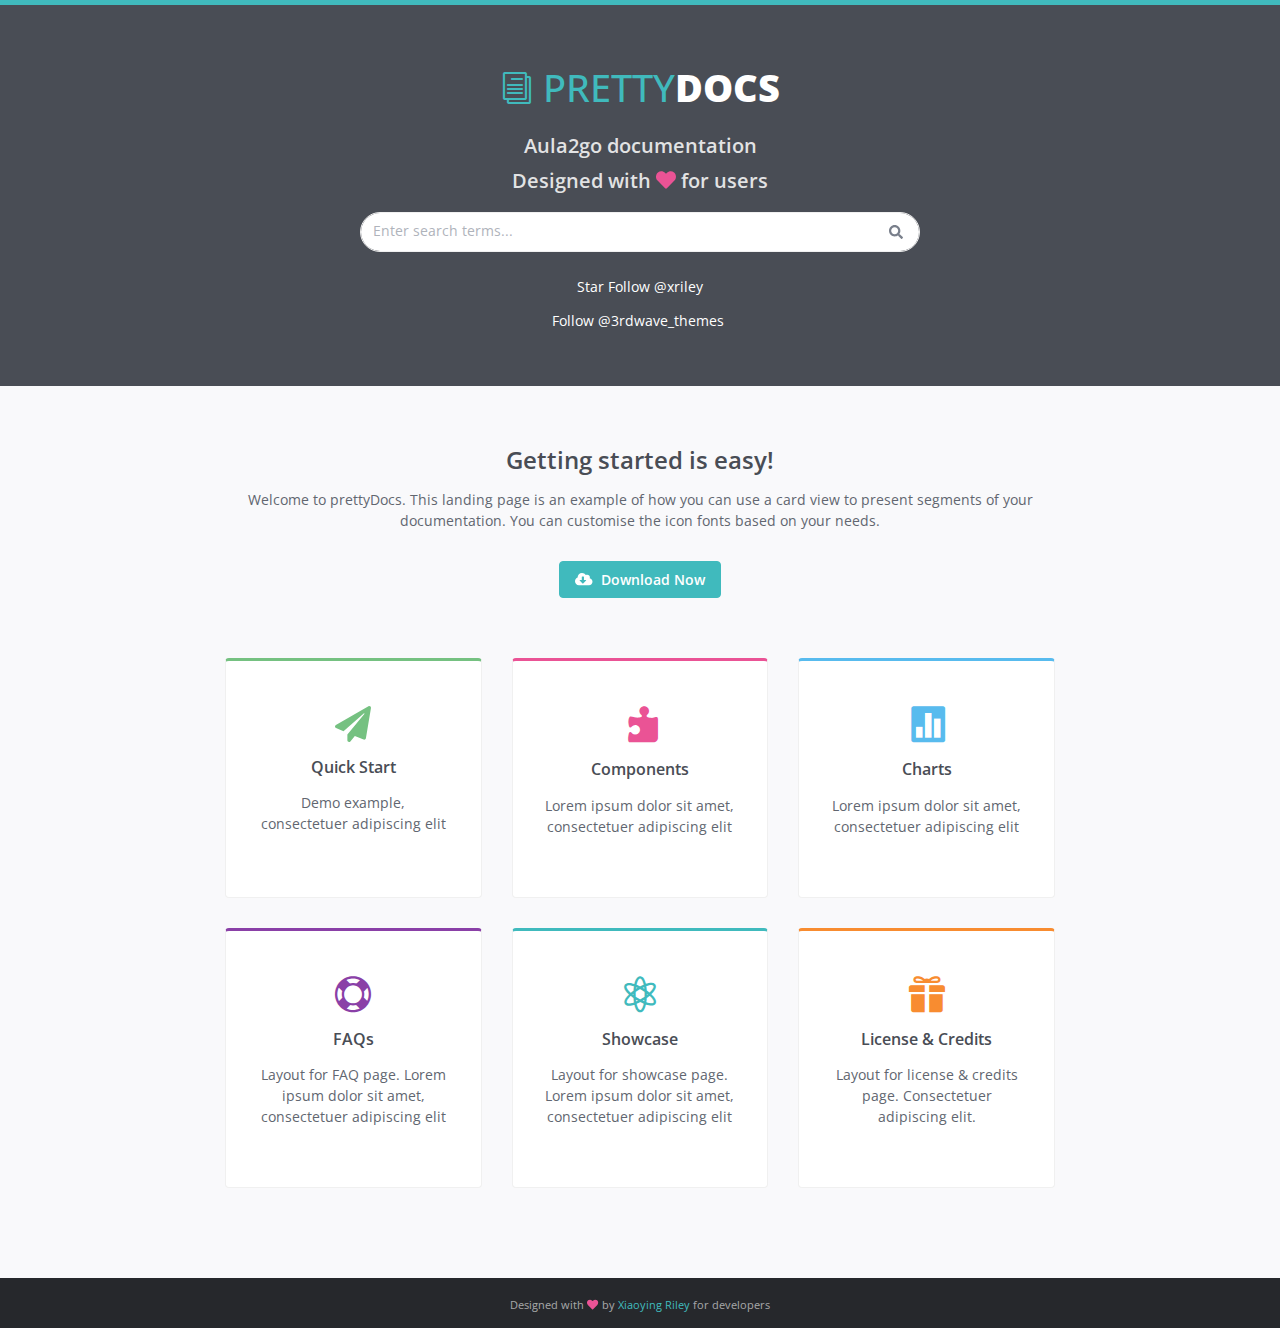
==== commit a8911105: "Update index" ====
--- a/index.html
+++ b/index.html
@@ -1,7 +1,7 @@
 <!DOCTYPE html>
 <html lang="en">
 <head>
-    <title>Bootstrap 4 project documentation theme for developers</title>
+    <title>Documentacion Aula2go</title>
     <!-- Meta -->
     <meta charset="utf-8">
     <meta http-equiv="X-UA-Compatible" content="IE=edge">
@@ -42,8 +42,8 @@
                     </h1>
                 </div><!--//branding-->
                 <div class="tagline">
-                    <p>Free Bootstrap 4 theme for your project documentation</p>
-                    <p>Designed with <i class="fas fa-heart"></i> for developers</p>
+                    <p>Aula2go documentation</p>
+                    <p>Designed with <i class="fas fa-heart"></i> for users</p>
                 </div><!--//tagline-->
                 
 	             <div class="main-search-box pt-3 pb-4 d-inline-block">
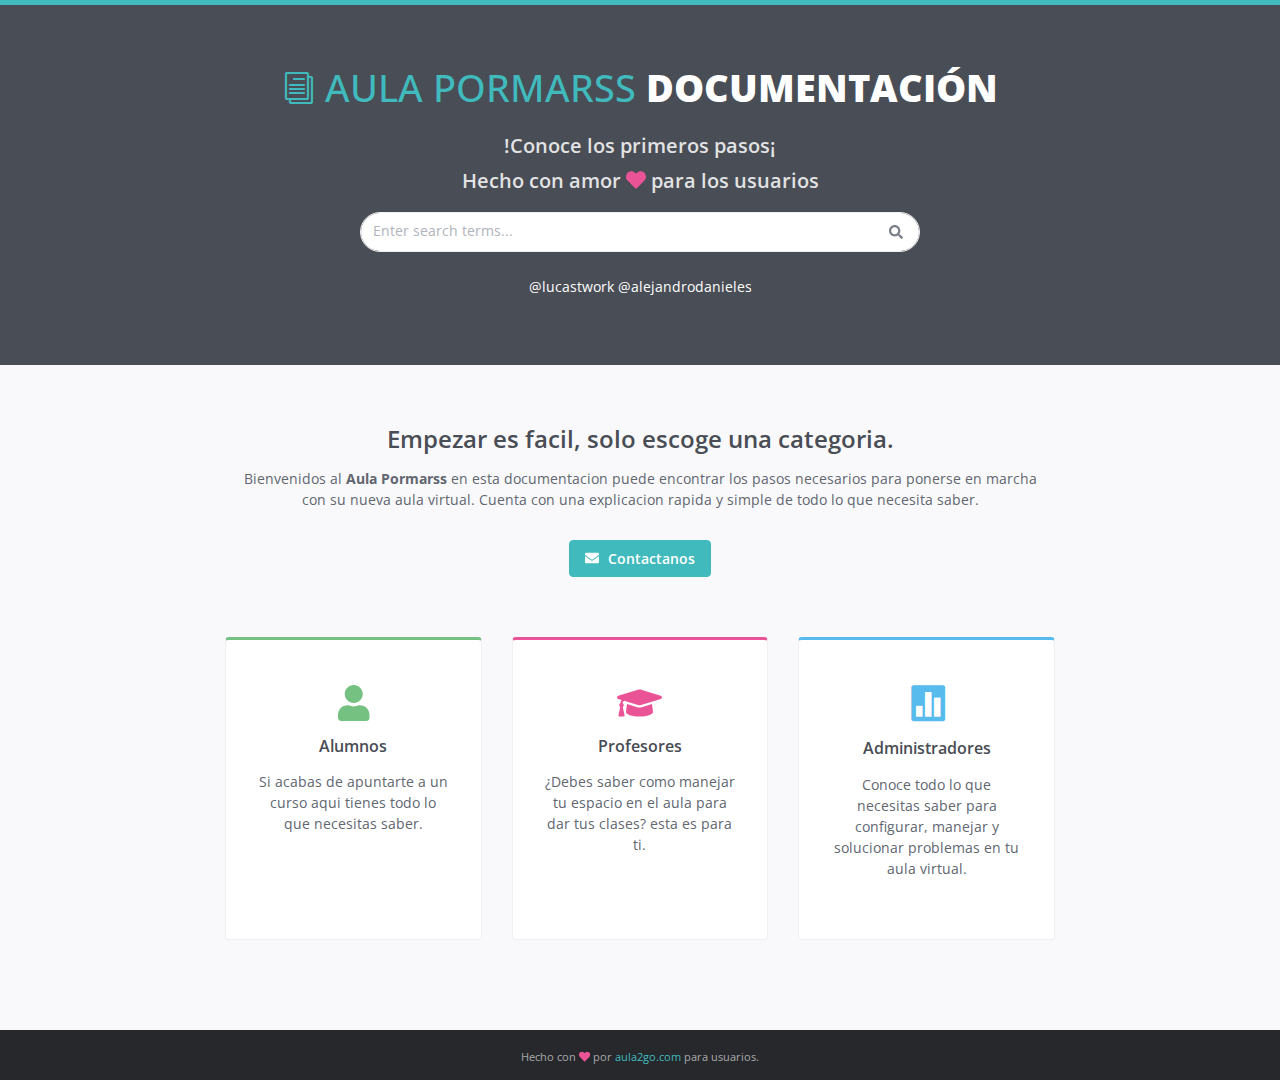
==== commit 01fc18c4: "Preparacion del espacio de trabajo" ====
--- a/index.html
+++ b/index.html
@@ -1,5 +1,6 @@
 <!DOCTYPE html>
 <html lang="en">
+
 <head>
     <title>Documentacion Aula2go</title>
     <!-- Meta -->
@@ -7,164 +8,134 @@
     <meta http-equiv="X-UA-Compatible" content="IE=edge">
     <meta name="viewport" content="width=device-width, initial-scale=1.0">
     <meta name="description" content="">
-    <meta name="author" content="">    
-    <link rel="shortcut icon" href="favicon.ico">  
-    <link href='https://fonts.googleapis.com/css?family=Open+Sans:300italic,400italic,600italic,700italic,800italic,400,300,600,700,800' rel='stylesheet' type='text/css'>
+    <meta name="author" content="">
+    <link rel="shortcut icon" href="favicon.ico">
+    <link
+        href='https://fonts.googleapis.com/css?family=Open+Sans:300italic,400italic,600italic,700italic,800italic,400,300,600,700,800'
+        rel='stylesheet' type='text/css'>
     <!-- FontAwesome JS -->
     <script defer src="assets/fontawesome/js/all.js"></script>
     <!-- Global CSS -->
-    <link rel="stylesheet" href="assets/plugins/bootstrap/css/bootstrap.min.css">   
-    <!-- Plugins CSS -->    
-    <link rel="stylesheet" href="assets/plugins/elegant_font/css/style.css">    
+    <link rel="stylesheet" href="assets/plugins/bootstrap/css/bootstrap.min.css">
+    <!-- Plugins CSS -->
+    <link rel="stylesheet" href="assets/plugins/elegant_font/css/style.css">
     <!-- Theme CSS -->
     <link id="theme-style" rel="stylesheet" href="assets/css/styles.css">
 
-</head> 
+</head>
 
-<body class="landing-page">   
-	
-	<!-- GITHUB BUTTON JS -->
+<body class="landing-page">
+
     <script async defer src="https://buttons.github.io/buttons.js"></script>
-     
-    <!--FACEBOOK LIKE BUTTON JAVASCRIPT SDK-->
     <div id="fb-root"></div>
-    <script async defer crossorigin="anonymous" src="https://connect.facebook.net/en_US/sdk.js#xfbml=1&version=v6.0&appId=994736563909741&autoLogAppEvents=1"></script>
-    
+    <script async defer crossorigin="anonymous"
+        src="https://connect.facebook.net/en_US/sdk.js#xfbml=1&version=v6.0&appId=994736563909741&autoLogAppEvents=1"></script>
     <div class="page-wrapper">
-        
-        <!-- ******Header****** -->
+
+        <!-------------------------------------------Header------------------------------------------->
         <header class="header text-center">
             <div class="container">
                 <div class="branding">
                     <h1 class="logo">
                         <span aria-hidden="true" class="icon_documents_alt icon"></span>
-                        <span class="text-highlight">Pretty</span><span class="text-bold">Docs</span>
+                        <span class="text-highlight">Aula Pormarss </span><span class="text-bold">Documentación</span>
                     </h1>
-                </div><!--//branding-->
+                </div>
                 <div class="tagline">
-                    <p>Aula2go documentation</p>
-                    <p>Designed with <i class="fas fa-heart"></i> for users</p>
-                </div><!--//tagline-->
-                
-	             <div class="main-search-box pt-3 pb-4 d-inline-block">
-	                 <form class="form-inline search-form justify-content-center" action="" method="get">
-	            
-			            <input type="text" placeholder="Enter search terms..." name="search" class="form-control search-input">
-			            
-			            <button type="submit" class="btn search-btn" value="Search"><i class="fas fa-search"></i></button>
-			            
-			        </form>
-	             </div>
-                 
+                    <p>!Conoce los primeros pasos¡</p>
+                    <p>Hecho con amor <i class="fas fa-heart"></i> para los usuarios</p>
+                </div>
+
+                <div class="main-search-box pt-3 pb-4 d-inline-block">
+                    <form class="form-inline search-form justify-content-center" action="" method="get">
+                        <input type="text" placeholder="Enter search terms..." name="search"
+                            class="form-control search-input">
+                        <button type="submit" class="btn search-btn" value="Search"><i
+                                class="fas fa-search"></i></button>
+                    </form>
+                </div>
                 <div class="social-container">
-	                <!-- Replace with your Github Button -->
-	                <div class="github-btn mb-2">
-						<a class="github-button" href="https://github.com/xriley/PrettyDocs-Theme" data-size="large" aria-label="Star xriley/PrettyDocs-Theme on GitHub">Star</a>
-                        <a class="github-button" href="https://github.com/xriley" data-size="large" aria-label="Follow @xriley on GitHub">Follow @xriley</a>
-	                </div>
-	                <!-- Replace with your Twitter Button -->
-                    <div class="twitter-tweet">
-                        <a href="https://twitter.com/3rdwave_themes?ref_src=twsrc%5Etfw" class="twitter-follow-button" data-show-count="false">Follow @3rdwave_themes</a><script async src="https://platform.twitter.com/widgets.js" charset="utf-8"></script>
-                    </div><!--//tweet-->
-                    <!-- Replace with your Facebook Button -->
-                    <div class="fb-like" data-href="https://themes.3rdwavemedia.com/" data-width="" data-layout="button_count" data-action="like" data-size="small" data-share="true"></div>         
-                 </div><!--//social-container-->
-                 
-                
-            </div><!--//container-->
-        </header><!--//header-->
-        
+                    <div class="github-btn mb-2">
+                        <a class="github-button" href="https://github.com/lucastwork" data-size="large"
+                            aria-label="Star xriley/PrettyDocs-Theme on GitHub">@lucastwork</a>
+                        <a class="github-button" href="https://github.com/xriley" data-size="large"
+                            aria-label="Follow @xriley on GitHub">@alejandrodanieles</a>
+                    </div>
+                    <div class="fb-like" data-href="https://themes.3rdwavemedia.com/" data-width=""
+                        data-layout="button_count" data-action="like" data-size="small" data-share="true"></div>
+                </div>
+            </div>
+        </header>
+        <!---------------------------------Seccion de inicio----------------------------------------->
         <section class="cards-section text-center">
             <div class="container">
-                <h2 class="title">Getting started is easy!</h2>
+                <h2 class="title">Empezar es facil, solo escoge una categoria.</h2>
                 <div class="intro">
-                    <p>Welcome to prettyDocs. This landing page is an example of how you can use a card view to present segments of your documentation. You can customise the icon fonts based on your needs.</p>
+                    <p>Bienvenidos al <strong> Aula Pormarss</strong> en esta documentacion puede encontrar los pasos necesarios para ponerse en
+                        marcha con su nueva aula virtual. Cuenta con una explicacion rapida y simple de todo lo que
+                        necesita saber.</p>
                     <div class="cta-container">
-                        <a class="btn btn-primary btn-cta" href="https://themes.3rdwavemedia.com/bootstrap-templates/startup/prettydocs-free-bootstrap-theme-for-developers-and-startups/" target="_blank"><i class="fas fa-cloud-download-alt"></i> Download Now</a>
-                    </div><!--//cta-container-->
-                </div><!--//intro-->
+                        <a class="btn btn-primary btn-cta"
+                            href="https://www.aula2go.com/#form"
+                            target="_blank"><i class="fa fa-envelope
+                            "></i> Contactanos</a>
+                    </div>
+                </div>
                 <div id="cards-wrapper" class="cards-wrapper row">
                     <div class="item item-green col-lg-4 col-6">
                         <div class="item-inner">
                             <div class="icon-holder">
-                                <i class="icon fa fa-paper-plane"></i>
-                            </div><!--//icon-holder-->
-                            <h3 class="title">Quick Start</h3>
-                            <p class="intro">Demo example, consectetuer adipiscing elit</p>
-                            <a class="link" href="start.html"><span></span></a>
-                        </div><!--//item-inner-->
-                    </div><!--//item-->
+                                <i class="icon fa fa-user"></i>
+                            </div>
+                            <h3 class="title">Alumnos</h3>
+                            <p class="intro">Si acabas de apuntarte a un curso aqui tienes todo lo que necesitas saber.
+                            </p>
+                            <a class="link" href="alumnos.html"><span></span></a>
+                        </div>
+                    </div>
                     <div class="item item-pink item-2 col-lg-4 col-6">
                         <div class="item-inner">
                             <div class="icon-holder">
-                                <span aria-hidden="true" class="icon icon_puzzle_alt"></span>
-                            </div><!--//icon-holder-->
-                            <h3 class="title">Components</h3>
-                            <p class="intro">Lorem ipsum dolor sit amet, consectetuer adipiscing elit</p>
-                            <a class="link" href="components.html"><span></span></a>
-                        </div><!--//item-inner-->
-                    </div><!--//item-->
+                                <span aria-hidden="true" class="icon fa fa-graduation-cap "></span>
+                            </div>
+                            <h3 class="title">Profesores</h3>
+                            <p class="intro">¿Debes saber como manejar tu espacio en el aula para dar tus clases? esta
+                                es para ti.</p>
+                            <a class="link" href="profesores.html"><span></span></a>
+                        </div>
+                    </div>
                     <div class="item item-blue col-lg-4 col-6">
                         <div class="item-inner">
                             <div class="icon-holder">
                                 <span aria-hidden="true" class="icon icon_datareport_alt"></span>
-                            </div><!--//icon-holder-->
-                            <h3 class="title">Charts</h3>
-                            <p class="intro">Lorem ipsum dolor sit amet, consectetuer adipiscing elit</p>
-                            <a class="link" href="charts.html"><span></span></a>
-                        </div><!--//item-inner-->
-                    </div><!--//item-->
-                    <div class="item item-purple col-lg-4 col-6">
-                        <div class="item-inner">
-                            <div class="icon-holder">
-                                <span aria-hidden="true" class="icon icon_lifesaver"></span>
-                            </div><!--//icon-holder-->
-                            <h3 class="title">FAQs</h3>
-                            <p class="intro">Layout for FAQ page. Lorem ipsum dolor sit amet, consectetuer adipiscing elit</p>
-                            <a class="link" href="faqs.html"><span></span></a>
-                        </div><!--//item-inner-->
-                    </div><!--//item-->
-                    <div class="item item-primary col-lg-4 col-6">
-                        <div class="item-inner">
-                            <div class="icon-holder">
-                                <span aria-hidden="true" class="icon icon_genius"></span>
-                            </div><!--//icon-holder-->
-                            <h3 class="title">Showcase</h3>
-                            <p class="intro">Layout for showcase page. Lorem ipsum dolor sit amet, consectetuer adipiscing elit </p>
-                            <a class="link" href="showcase.html"><span></span></a>
-                        </div><!--//item-inner-->
-                    </div><!--//item-->
-                    <div class="item item-orange col-lg-4 col-6">
-                        <div class="item-inner">
-                            <div class="icon-holder">
-                                <span aria-hidden="true" class="icon icon_gift"></span>
-                            </div><!--//icon-holder-->
-                            <h3 class="title">License &amp; Credits</h3>
-                            <p class="intro">Layout for license &amp; credits page. Consectetuer adipiscing elit.</p>
-                            <a class="link" href="license.html"><span></span></a>
-                        </div><!--//item-inner-->
-                    </div><!--//item-->
-                </div><!--//cards-->
-                
-            </div><!--//container-->
-        </section><!--//cards-section-->
-    </div><!--//page-wrapper-->
-    
+                            </div>
+                            <h3 class="title">Administradores</h3>
+                            <p class="intro">Conoce todo lo que necesitas saber para configurar, manejar y solucionar
+                                problemas en tu aula virtual.</p>
+                            <a class="link" href="admin.html"><span></span></a>
+                        </div>
+                    </div>
+                </div>
+            </div>
+    </div>
+
+    </div>
+    </section>
+    </div>
+
     <footer class="footer text-center">
         <div class="container">
-            <!--/* This template is free as long as you keep the footer attribution link. If you'd like to use the template without the attribution link, you can buy the commercial license via our website: themes.3rdwavemedia.com Thank you for your support. :) */-->
-            <small class="copyright">Designed with <i class="fas fa-heart"></i> by <a href="https://themes.3rdwavemedia.com/" target="_blank">Xiaoying Riley</a> for developers</small>
-            
-        </div><!--//container-->
-    </footer><!--//footer-->
-    
-     
-    <!-- Main Javascript -->          
+            <small class="copyright">Hecho con <i class="fas fa-heart"></i> por <a href="https://aula2go.com/"
+                    target="_blank">aula2go.com</a> para usuarios.</small>
+        </div>
+    </footer>
+
+    <!-- Main Javascript -->
     <script type="text/javascript" src="assets/plugins/jquery-3.4.1.min.js"></script>
-    <script type="text/javascript" src="assets/plugins/bootstrap/js/bootstrap.min.js"></script>     
-    <script type="text/javascript" src="assets/plugins/stickyfill/dist/stickyfill.min.js"></script>                                                                
+    <script type="text/javascript" src="assets/plugins/bootstrap/js/bootstrap.min.js"></script>
+    <script type="text/javascript" src="assets/plugins/stickyfill/dist/stickyfill.min.js"></script>
     <script type="text/javascript" src="assets/js/main.js"></script>
-    
+
 </body>
-</html> 
 
+</html>--- a/assets/css/styles.css
+++ b/assets/css/styles.css
@@ -9,14 +9,15 @@
 */
 /* ======= Base ======= */
 body {
-  font-family: 'Open Sans', arial, sans-serif;
+  font-family: "Open Sans", arial, sans-serif;
   color: #494d55;
   font-size: 14px;
   -webkit-font-smoothing: antialiased;
   -moz-osx-font-smoothing: grayscale;
 }
 
-html, body {
+html,
+body {
   height: 100%;
 }
 
@@ -62,13 +63,14 @@
   color: #fff;
   font-size: 14px;
   font-weight: bold;
-  font-family: Consolas, Monaco, 'Andale Mono', 'Ubuntu Mono', monospace;
+  font-family: Consolas, Monaco, "Andale Mono", "Ubuntu Mono", monospace;
   padding: 2px 8px;
   padding-top: 4px;
   display: inline-block;
 }
 
-.btn, a.btn {
+.btn,
+a.btn {
   -webkit-transition: all 0.4s ease-in-out;
   -moz-transition: all 0.4s ease-in-out;
   -ms-transition: all 0.4s ease-in-out;
@@ -78,25 +80,39 @@
   line-height: 1.5;
 }
 
-.btn .svg-inline--fa, a.btn .svg-inline--fa {
+.btn .svg-inline--fa,
+a.btn .svg-inline--fa {
   margin-right: 5px;
   position: relative;
   top: -1px;
 }
 
-.btn:focus, a.btn:focus {
+.btn:focus,
+a.btn:focus {
   -webkit-box-shadow: none;
   -moz-box-shadow: none;
   box-shadow: none;
 }
 
-.btn-primary, a.btn-primary {
+.btn-primary,
+a.btn-primary {
   background: #40babd;
   border: 1px solid #40babd;
   color: #fff !important;
 }
 
-.btn-primary:hover, .btn-primary:focus, .btn-primary:active, .btn-primary.active, .btn-primary.hover, .btn-primary:not(:disabled):not(.disabled):active:focus, a.btn-primary:hover, a.btn-primary:focus, a.btn-primary:active, a.btn-primary.active, a.btn-primary.hover, a.btn-primary:not(:disabled):not(.disabled):active:focus {
+.btn-primary:hover,
+.btn-primary:focus,
+.btn-primary:active,
+.btn-primary.active,
+.btn-primary.hover,
+.btn-primary:not(:disabled):not(.disabled):active:focus,
+a.btn-primary:hover,
+a.btn-primary:focus,
+a.btn-primary:active,
+a.btn-primary.active,
+a.btn-primary.hover,
+a.btn-primary:not(:disabled):not(.disabled):active:focus {
   background: #3aa7aa;
   color: #fff !important;
   border: 1px solid #3aa7aa;
@@ -105,81 +121,151 @@
   box-shadow: none;
 }
 
-.btn-green, a.btn-green {
+.btn-green,
+a.btn-green {
   background: #75c181;
   border: 1px solid #75c181;
   color: #fff !important;
 }
 
-.btn-green:hover, .btn-green:focus, .btn-green:active, .btn-green.active, .btn-green.hover, a.btn-green:hover, a.btn-green:focus, a.btn-green:active, a.btn-green.active, a.btn-green.hover {
+.btn-green:hover,
+.btn-green:focus,
+.btn-green:active,
+.btn-green.active,
+.btn-green.hover,
+a.btn-green:hover,
+a.btn-green:focus,
+a.btn-green:active,
+a.btn-green.active,
+a.btn-green.hover {
   background: #63b971;
   color: #fff !important;
   border: 1px solid #63b971;
 }
 
-.body-green .btn-green, .body-green a.btn-green {
-  color: #fff !important;
-}
-
-.body-green .btn-green:hover, .body-green .btn-green:focus, .body-green .btn-green:active, .body-green .btn-green.active, .body-green .btn-green.hover, .body-green a.btn-green:hover, .body-green a.btn-green:focus, .body-green a.btn-green:active, .body-green a.btn-green.active, .body-green a.btn-green.hover {
-  color: #fff !important;
-}
-
-.btn-blue, a.btn-blue {
+.body-green .btn-green,
+.body-green a.btn-green {
+  color: #fff !important;
+}
+
+.body-green .btn-green:hover,
+.body-green .btn-green:focus,
+.body-green .btn-green:active,
+.body-green .btn-green.active,
+.body-green .btn-green.hover,
+.body-green a.btn-green:hover,
+.body-green a.btn-green:focus,
+.body-green a.btn-green:active,
+.body-green a.btn-green.active,
+.body-green a.btn-green.hover {
+  color: #fff !important;
+}
+
+.btn-blue,
+a.btn-blue {
   background: #58bbee;
   border: 1px solid #58bbee;
   color: #fff !important;
 }
 
-.btn-blue:hover, .btn-blue:focus, .btn-blue:active, .btn-blue.active, .btn-blue.hover, a.btn-blue:hover, a.btn-blue:focus, a.btn-blue:active, a.btn-blue.active, a.btn-blue.hover {
+.btn-blue:hover,
+.btn-blue:focus,
+.btn-blue:active,
+.btn-blue.active,
+.btn-blue.hover,
+a.btn-blue:hover,
+a.btn-blue:focus,
+a.btn-blue:active,
+a.btn-blue.active,
+a.btn-blue.hover {
   background: #41b2ec;
   color: #fff !important;
   border: 1px solid #41b2ec;
 }
 
-.btn-orange, a.btn-orange {
-  background: #F88C30;
-  border: 1px solid #F88C30;
-  color: #fff !important;
-}
-
-.btn-orange:hover, .btn-orange:focus, .btn-orange:active, .btn-orange.active, .btn-orange.hover, a.btn-orange:hover, a.btn-orange:focus, a.btn-orange:active, a.btn-orange.active, a.btn-orange.hover {
+.btn-orange,
+a.btn-orange {
+  background: #f88c30;
+  border: 1px solid #f88c30;
+  color: #fff !important;
+}
+
+.btn-orange:hover,
+.btn-orange:focus,
+.btn-orange:active,
+.btn-orange.active,
+.btn-orange.hover,
+a.btn-orange:hover,
+a.btn-orange:focus,
+a.btn-orange:active,
+a.btn-orange.active,
+a.btn-orange.hover {
   background: #f77e17;
   color: #fff !important;
   border: 1px solid #f77e17;
 }
 
-.btn-red, a.btn-red {
+.btn-red,
+a.btn-red {
   background: #f77b6b;
   border: 1px solid #f77b6b;
   color: #fff !important;
 }
 
-.btn-red:hover, .btn-red:focus, .btn-red:active, .btn-red.active, .btn-red.hover, a.btn-red:hover, a.btn-red:focus, a.btn-red:active, a.btn-red.active, a.btn-red.hover {
+.btn-red:hover,
+.btn-red:focus,
+.btn-red:active,
+.btn-red.active,
+.btn-red.hover,
+a.btn-red:hover,
+a.btn-red:focus,
+a.btn-red:active,
+a.btn-red.active,
+a.btn-red.hover {
   background: #f66553;
   color: #fff !important;
   border: 1px solid #f66553;
 }
 
-.btn-pink, a.btn-pink {
-  background: #EA5395;
-  border: 1px solid #EA5395;
-  color: #fff !important;
-}
-
-.btn-pink:hover, .btn-pink:focus, .btn-pink:active, .btn-pink.active, .btn-pink.hover, a.btn-pink:hover, a.btn-pink:focus, a.btn-pink:active, a.btn-pink.active, a.btn-pink.hover {
+.btn-pink,
+a.btn-pink {
+  background: #ea5395;
+  border: 1px solid #ea5395;
+  color: #fff !important;
+}
+
+.btn-pink:hover,
+.btn-pink:focus,
+.btn-pink:active,
+.btn-pink.active,
+.btn-pink.hover,
+a.btn-pink:hover,
+a.btn-pink:focus,
+a.btn-pink:active,
+a.btn-pink.active,
+a.btn-pink.hover {
   background: #e73c87;
   color: #fff !important;
   border: 1px solid #e73c87;
 }
 
-.btn-purple, a.btn-purple {
-  background: #8A40A7;
-  border: 1px solid #8A40A7;
-  color: #fff !important;
-}
-
-.btn-purple:hover, .btn-purple:focus, .btn-purple:active, .btn-purple.active, .btn-purple.hover, a.btn-purple:hover, a.btn-purple:focus, a.btn-purple:active, a.btn-purple.active, a.btn-purple.hover {
+.btn-purple,
+a.btn-purple {
+  background: #8a40a7;
+  border: 1px solid #8a40a7;
+  color: #fff !important;
+}
+
+.btn-purple:hover,
+.btn-purple:focus,
+.btn-purple:active,
+.btn-purple.active,
+.btn-purple.hover,
+a.btn-purple:hover,
+a.btn-purple:focus,
+a.btn-purple:active,
+a.btn-purple.active,
+a.btn-purple.hover {
   background: #7b3995;
   color: #fff !important;
   border: 1px solid #7b3995;
@@ -289,7 +375,7 @@
 }
 
 .body-orange .branding .text-highlight {
-  color: #F88C30;
+  color: #f88c30;
 }
 
 .body-red .branding .text-highlight {
@@ -297,11 +383,11 @@
 }
 
 .body-pink .branding .text-highlight {
-  color: #EA5395;
+  color: #ea5395;
 }
 
 .body-purple .branding .text-highlight {
-  color: #8A40A7;
+  color: #8a40a7;
 }
 
 .branding .text-bold {
@@ -323,7 +409,7 @@
 }
 
 .body-orange .branding .icon {
-  color: #F88C30;
+  color: #f88c30;
 }
 
 .body-red .branding .icon {
@@ -331,11 +417,11 @@
 }
 
 .body-pink .branding .icon {
-  color: #EA5395;
+  color: #ea5395;
 }
 
 .body-purple .branding .icon {
-  color: #8A40A7;
+  color: #8a40a7;
 }
 
 .breadcrumb {
@@ -395,7 +481,9 @@
   margin-right: 0;
 }
 
-.search-form .search-btn:active, .search-form .search-btn:focus, .search-form .search-btn:hover {
+.search-form .search-btn:active,
+.search-form .search-btn:focus,
+.search-form .search-btn:hover {
   outline: none !important;
   color: #31343a;
 }
@@ -418,7 +506,7 @@
 }
 
 .footer .fa-heart {
-  color: #EA5395;
+  color: #ea5395;
 }
 
 @media (max-width: 575.98px) {
@@ -458,7 +546,7 @@
 }
 
 .body-orange .doc-header .doc-title {
-  color: #F88C30;
+  color: #f88c30;
 }
 
 .body-red .doc-header .doc-title {
@@ -466,11 +554,11 @@
 }
 
 .body-pink .doc-header .doc-title {
-  color: #EA5395;
+  color: #ea5395;
 }
 
 .body-purple .doc-header .doc-title {
-  color: #8A40A7;
+  color: #8a40a7;
 }
 
 .doc-header .icon {
@@ -644,7 +732,7 @@
 }
 
 .callout-warning {
-  background: #F88C30;
+  background: #f88c30;
   color: #fff;
 }
 
@@ -847,11 +935,11 @@
 }
 
 .body-orange .header {
-  border-color: #F88C30;
+  border-color: #f88c30;
 }
 
 .body-orange a {
-  color: #F88C30;
+  color: #f88c30;
 }
 
 .body-orange a:hover {
@@ -859,11 +947,11 @@
 }
 
 .body-pink .header {
-  border-color: #EA5395;
+  border-color: #ea5395;
 }
 
 .body-pink a {
-  color: #EA5395;
+  color: #ea5395;
 }
 
 .body-pink a:hover {
@@ -871,11 +959,11 @@
 }
 
 .body-purple .header {
-  border-color: #8A40A7;
+  border-color: #8a40a7;
 }
 
 .body-purple a {
-  color: #8A40A7;
+  color: #8a40a7;
 }
 
 .body-purple a:hover {
@@ -923,7 +1011,8 @@
   color: #616670;
 }
 
-.doc-menu .nav-link:hover, .doc-menu .nav-link:focus {
+.doc-menu .nav-link:hover,
+.doc-menu .nav-link:focus {
   color: #494d55;
   text-decoration: none;
   background: none;
@@ -946,8 +1035,8 @@
 }
 
 .body-orange .doc-menu .nav-link.active {
-  color: #F88C30;
-  border-color: #F88C30;
+  color: #f88c30;
+  border-color: #f88c30;
 }
 
 .body-red .doc-menu .nav-link.active {
@@ -956,13 +1045,13 @@
 }
 
 .body-pink .doc-menu .nav-link.active {
-  color: #EA5395;
-  border-color: #EA5395;
+  color: #ea5395;
+  border-color: #ea5395;
 }
 
 .body-purple .doc-menu .nav-link.active {
-  color: #8A40A7;
-  border-color: #8A40A7;
+  color: #8a40a7;
+  border-color: #8a40a7;
 }
 
 .doc-sub-menu {
@@ -1008,7 +1097,7 @@
 }
 
 .body-orange .doc-sub-menu .nav-link.active {
-  color: #F88C30;
+  color: #f88c30;
 }
 
 .body-red .doc-sub-menu .nav-link.active {
@@ -1016,11 +1105,11 @@
 }
 
 .body-pink .doc-sub-menu .nav-link.active {
-  color: #EA5395;
+  color: #ea5395;
 }
 
 .body-purple .doc-sub-menu .nav-link.active {
-  color: #8A40A7;
+  color: #8a40a7;
 }
 
 /*
@@ -1136,7 +1225,7 @@
 }
 
 .promo-block .figure-holder-inner .mask .svg-inline--fa.pink {
-  color: #EA5395;
+  color: #ea5395;
 }
 
 .promo-block .figure-holder-inner:hover .mask {
@@ -1205,7 +1294,7 @@
 
 .sticky:before,
 .sticky:after {
-  content: '';
+  content: "";
   display: table;
 }
 
@@ -1259,7 +1348,7 @@
 }
 
 .landing-page .fa-heart {
-  color: #EA5395;
+  color: #ea5395;
 }
 
 .landing-page .cta-container {
@@ -1389,7 +1478,7 @@
 }
 
 .cards-section .item-orange .item-inner {
-  border-top: 3px solid #F88C30;
+  border-top: 3px solid #f88c30;
 }
 
 .cards-section .item-orange .item-inner:hover .title {
@@ -1397,7 +1486,7 @@
 }
 
 .cards-section .item-orange .icon {
-  color: #F88C30;
+  color: #f88c30;
 }
 
 .cards-section .item-red .item-inner {
@@ -1413,7 +1502,7 @@
 }
 
 .cards-section .item-pink .item-inner {
-  border-top: 3px solid #EA5395;
+  border-top: 3px solid #ea5395;
 }
 
 .cards-section .item-pink .item-inner:hover .title {
@@ -1421,11 +1510,11 @@
 }
 
 .cards-section .item-pink .icon {
-  color: #EA5395;
+  color: #ea5395;
 }
 
 .cards-section .item-purple .item-inner {
-  border-top: 3px solid #8A40A7;
+  border-top: 3px solid #8a40a7;
 }
 
 .cards-section .item-purple .item-inner:hover .title {
@@ -1433,7 +1522,7 @@
 }
 
 .cards-section .item-purple .icon {
-  color: #8A40A7;
+  color: #8a40a7;
 }
 
 @media (max-width: 575.98px) {
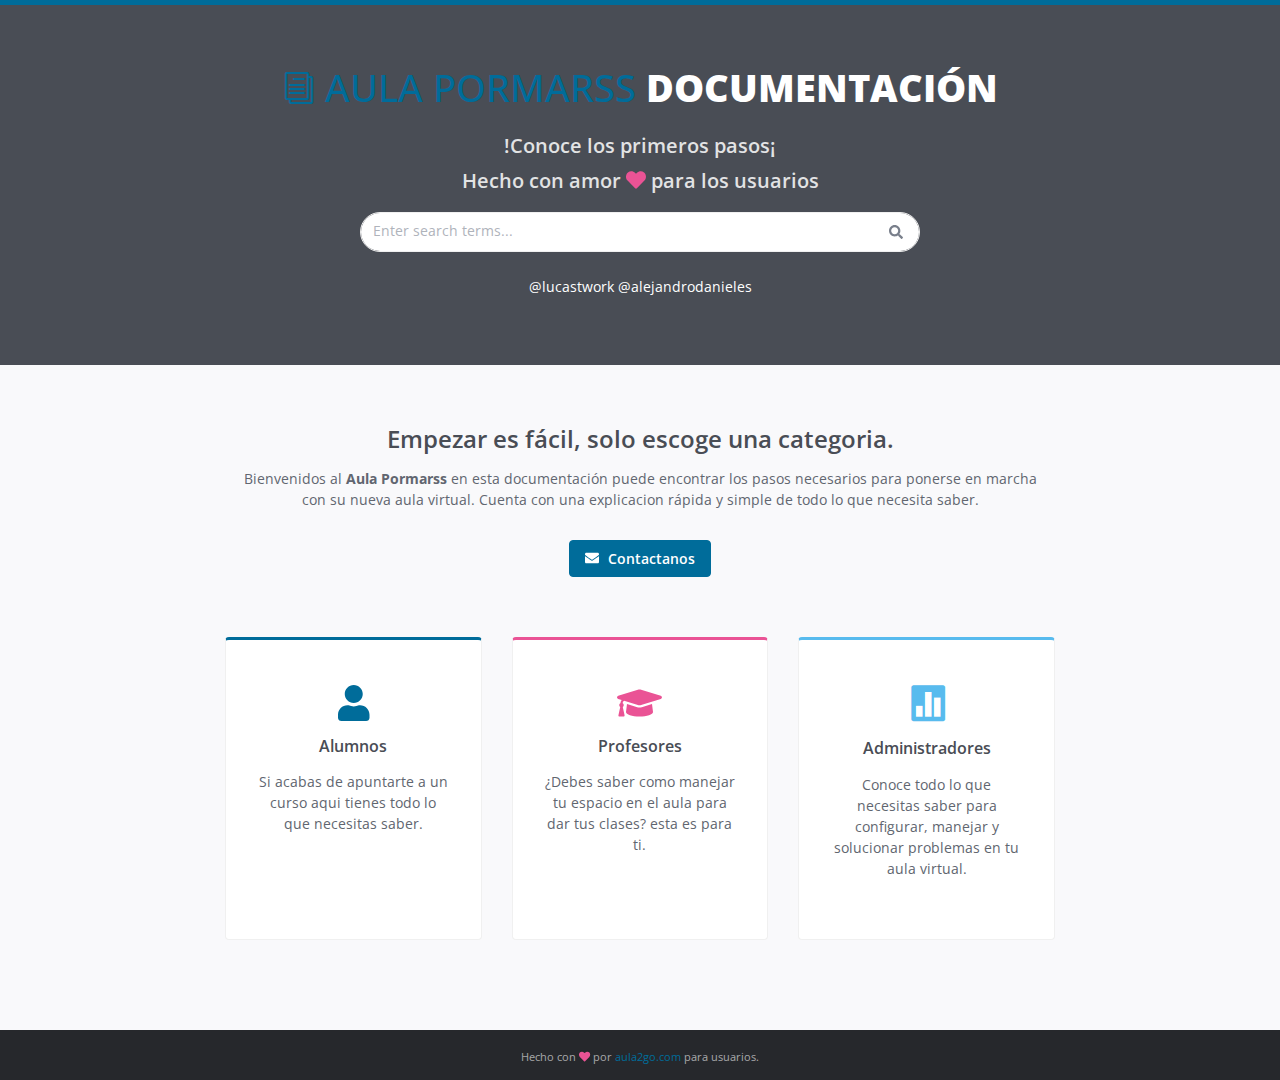
==== commit 7078f784: "admin done" ====
--- a/index.html
+++ b/index.html
@@ -10,9 +10,7 @@
     <meta name="description" content="">
     <meta name="author" content="">
     <link rel="shortcut icon" href="favicon.ico">
-    <link
-        href='https://fonts.googleapis.com/css?family=Open+Sans:300italic,400italic,600italic,700italic,800italic,400,300,600,700,800'
-        rel='stylesheet' type='text/css'>
+    <link href='https://fonts.googleapis.com/css?family=Open+Sans:300italic,400italic,600italic,700italic,800italic,400,300,600,700,800' rel='stylesheet' type='text/css'>
     <!-- FontAwesome JS -->
     <script defer src="assets/fontawesome/js/all.js"></script>
     <!-- Global CSS -->
@@ -28,8 +26,7 @@
 
     <script async defer src="https://buttons.github.io/buttons.js"></script>
     <div id="fb-root"></div>
-    <script async defer crossorigin="anonymous"
-        src="https://connect.facebook.net/en_US/sdk.js#xfbml=1&version=v6.0&appId=994736563909741&autoLogAppEvents=1"></script>
+    <script async defer crossorigin="anonymous" src="https://connect.facebook.net/en_US/sdk.js#xfbml=1&version=v6.0&appId=994736563909741&autoLogAppEvents=1"></script>
     <div class="page-wrapper">
 
         <!-------------------------------------------Header------------------------------------------->
@@ -48,36 +45,29 @@
 
                 <div class="main-search-box pt-3 pb-4 d-inline-block">
                     <form class="form-inline search-form justify-content-center" action="" method="get">
-                        <input type="text" placeholder="Enter search terms..." name="search"
-                            class="form-control search-input">
+                        <input type="text" placeholder="Enter search terms..." name="search" class="form-control search-input">
                         <button type="submit" class="btn search-btn" value="Search"><i
                                 class="fas fa-search"></i></button>
                     </form>
                 </div>
                 <div class="social-container">
                     <div class="github-btn mb-2">
-                        <a class="github-button" href="https://github.com/lucastwork" data-size="large"
-                            aria-label="Star xriley/PrettyDocs-Theme on GitHub">@lucastwork</a>
-                        <a class="github-button" href="https://github.com/xriley" data-size="large"
-                            aria-label="Follow @xriley on GitHub">@alejandrodanieles</a>
+                        <a class="github-button" href="https://github.com/lucastwork" data-size="large" aria-label="Star">@lucastwork</a>
+                        <a class="github-button" href="https://github.com/alejandrodanieles" data-size="large" aria-label="Follow @alejandrodanieles on GitHub">@alejandrodanieles</a>
                     </div>
-                    <div class="fb-like" data-href="https://themes.3rdwavemedia.com/" data-width=""
-                        data-layout="button_count" data-action="like" data-size="small" data-share="true"></div>
+                    <div class="fb-like" data-href="https://themes.3rdwavemedia.com/" data-width="" data-layout="button_count" data-action="like" data-size="small" data-share="true"></div>
                 </div>
             </div>
         </header>
         <!---------------------------------Seccion de inicio----------------------------------------->
         <section class="cards-section text-center">
             <div class="container">
-                <h2 class="title">Empezar es facil, solo escoge una categoria.</h2>
+                <h2 class="title">Empezar es fácil, solo escoge una categoria.</h2>
                 <div class="intro">
-                    <p>Bienvenidos al <strong> Aula Pormarss</strong> en esta documentacion puede encontrar los pasos necesarios para ponerse en
-                        marcha con su nueva aula virtual. Cuenta con una explicacion rapida y simple de todo lo que
-                        necesita saber.</p>
+                    <p>Bienvenidos al <strong> Aula Pormarss</strong> en esta documentación puede encontrar los pasos necesarios para ponerse en marcha con su nueva aula virtual. Cuenta con una explicacion rápida y simple de todo lo que necesita saber.</p>
                     <div class="cta-container">
-                        <a class="btn btn-primary btn-cta"
-                            href="https://www.aula2go.com/#form"
-                            target="_blank"><i class="fa fa-envelope
+                        <a class="btn btn-primary btn-cta" href="https://www.aula2go.com/#form" target="_blank"><i
+                                class="fa fa-envelope
                             "></i> Contactanos</a>
                     </div>
                 </div>
@@ -99,8 +89,7 @@
                                 <span aria-hidden="true" class="icon fa fa-graduation-cap "></span>
                             </div>
                             <h3 class="title">Profesores</h3>
-                            <p class="intro">¿Debes saber como manejar tu espacio en el aula para dar tus clases? esta
-                                es para ti.</p>
+                            <p class="intro">¿Debes saber como manejar tu espacio en el aula para dar tus clases? esta es para ti.</p>
                             <a class="link" href="profesores.html"><span></span></a>
                         </div>
                     </div>
@@ -110,8 +99,7 @@
                                 <span aria-hidden="true" class="icon icon_datareport_alt"></span>
                             </div>
                             <h3 class="title">Administradores</h3>
-                            <p class="intro">Conoce todo lo que necesitas saber para configurar, manejar y solucionar
-                                problemas en tu aula virtual.</p>
+                            <p class="intro">Conoce todo lo que necesitas saber para configurar, manejar y solucionar problemas en tu aula virtual.</p>
                             <a class="link" href="admin.html"><span></span></a>
                         </div>
                     </div>
--- a/assets/css/styles.css
+++ b/assets/css/styles.css
@@ -7,98 +7,101 @@
  * License: Creative Commons Attribution 3.0 License
  * Website: http://themes.3rdwavemedia.com/
 */
+
+
 /* ======= Base ======= */
+
 body {
-  font-family: "Open Sans", arial, sans-serif;
-  color: #494d55;
-  font-size: 14px;
-  -webkit-font-smoothing: antialiased;
-  -moz-osx-font-smoothing: grayscale;
+    font-family: "Open Sans", arial, sans-serif;
+    color: #494d55;
+    font-size: 14px;
+    -webkit-font-smoothing: antialiased;
+    -moz-osx-font-smoothing: grayscale;
 }
 
 html,
 body {
-  height: 100%;
+    height: 100%;
 }
 
 .page-wrapper {
-  min-height: 100%;
-  /* equal to footer height */
-  margin-bottom: -50px;
+    min-height: 100%;
+    /* equal to footer height */
+    margin-bottom: -50px;
 }
 
 .page-wrapper:after {
-  content: "";
-  display: block;
-  height: 50px;
+    content: "";
+    display: block;
+    height: 50px;
 }
 
 .footer {
-  height: 50px;
+    height: 50px;
 }
 
 p {
-  line-height: 1.5;
+    line-height: 1.5;
 }
 
 a {
-  color: #3aa7aa;
-  -webkit-transition: all 0.4s ease-in-out;
-  -moz-transition: all 0.4s ease-in-out;
-  -ms-transition: all 0.4s ease-in-out;
-  -o-transition: all 0.4s ease-in-out;
+    color: #3aa7aa;
+    -webkit-transition: all 0.4s ease-in-out;
+    -moz-transition: all 0.4s ease-in-out;
+    -ms-transition: all 0.4s ease-in-out;
+    -o-transition: all 0.4s ease-in-out;
 }
 
 a:hover {
-  text-decoration: underline;
-  color: #339597;
+    text-decoration: underline;
+    color: #339597;
 }
 
 a:focus {
-  text-decoration: none;
+    text-decoration: none;
 }
 
 code {
-  background: #222;
-  color: #fff;
-  font-size: 14px;
-  font-weight: bold;
-  font-family: Consolas, Monaco, "Andale Mono", "Ubuntu Mono", monospace;
-  padding: 2px 8px;
-  padding-top: 4px;
-  display: inline-block;
+    background: #222;
+    color: #fff;
+    font-size: 14px;
+    font-weight: bold;
+    font-family: Consolas, Monaco, "Andale Mono", "Ubuntu Mono", monospace;
+    padding: 2px 8px;
+    padding-top: 4px;
+    display: inline-block;
 }
 
 .btn,
 a.btn {
-  -webkit-transition: all 0.4s ease-in-out;
-  -moz-transition: all 0.4s ease-in-out;
-  -ms-transition: all 0.4s ease-in-out;
-  -o-transition: all 0.4s ease-in-out;
-  font-weight: 600;
-  font-size: 14px;
-  line-height: 1.5;
+    -webkit-transition: all 0.4s ease-in-out;
+    -moz-transition: all 0.4s ease-in-out;
+    -ms-transition: all 0.4s ease-in-out;
+    -o-transition: all 0.4s ease-in-out;
+    font-weight: 600;
+    font-size: 14px;
+    line-height: 1.5;
 }
 
 .btn .svg-inline--fa,
 a.btn .svg-inline--fa {
-  margin-right: 5px;
-  position: relative;
-  top: -1px;
+    margin-right: 5px;
+    position: relative;
+    top: -1px;
 }
 
 .btn:focus,
 a.btn:focus {
-  -webkit-box-shadow: none;
-  -moz-box-shadow: none;
-  box-shadow: none;
+    -webkit-box-shadow: none;
+    -moz-box-shadow: none;
+    box-shadow: none;
 }
 
 .btn-primary,
 a.btn-primary {
-  background: #40babd;
-  border: 1px solid #40babd;
-  color: #fff !important;
+    background: #006c9a;
+    border: 1px solid #006c9a;
+    color: #fff !important;
 }
 
 .btn-primary:hover,
@@ -113,19 +116,19 @@
 a.btn-primary.active,
 a.btn-primary.hover,
 a.btn-primary:not(:disabled):not(.disabled):active:focus {
-  background: #3aa7aa;
-  color: #fff !important;
-  border: 1px solid #3aa7aa;
-  -webkit-box-shadow: none;
-  -moz-box-shadow: none;
-  box-shadow: none;
+    background: #3aa7aa;
+    color: #fff !important;
+    border: 1px solid #3aa7aa;
+    -webkit-box-shadow: none;
+    -moz-box-shadow: none;
+    box-shadow: none;
 }
 
 .btn-green,
 a.btn-green {
-  background: #75c181;
-  border: 1px solid #75c181;
-  color: #fff !important;
+    background: #006c9a;
+    border: 1px solid #006c9a;
+    color: #fff !important;
 }
 
 .btn-green:hover,
@@ -138,14 +141,14 @@
 a.btn-green:active,
 a.btn-green.active,
 a.btn-green.hover {
-  background: #63b971;
-  color: #fff !important;
-  border: 1px solid #63b971;
+    background: #006c9a;
+    color: #fff !important;
+    border: 1px solid #006c9a;
 }
 
 .body-green .btn-green,
 .body-green a.btn-green {
-  color: #fff !important;
+    color: #fff !important;
 }
 
 .body-green .btn-green:hover,
@@ -158,14 +161,14 @@
 .body-green a.btn-green:active,
 .body-green a.btn-green.active,
 .body-green a.btn-green.hover {
-  color: #fff !important;
+    color: #fff !important;
 }
 
 .btn-blue,
 a.btn-blue {
-  background: #58bbee;
-  border: 1px solid #58bbee;
-  color: #fff !important;
+    background: #58bbee;
+    border: 1px solid #58bbee;
+    color: #fff !important;
 }
 
 .btn-blue:hover,
@@ -178,16 +181,16 @@
 a.btn-blue:active,
 a.btn-blue.active,
 a.btn-blue.hover {
-  background: #41b2ec;
-  color: #fff !important;
-  border: 1px solid #41b2ec;
+    background: #41b2ec;
+    color: #fff !important;
+    border: 1px solid #41b2ec;
 }
 
 .btn-orange,
 a.btn-orange {
-  background: #f88c30;
-  border: 1px solid #f88c30;
-  color: #fff !important;
+    background: #f88c30;
+    border: 1px solid #f88c30;
+    color: #fff !important;
 }
 
 .btn-orange:hover,
@@ -200,16 +203,16 @@
 a.btn-orange:active,
 a.btn-orange.active,
 a.btn-orange.hover {
-  background: #f77e17;
-  color: #fff !important;
-  border: 1px solid #f77e17;
+    background: #f77e17;
+    color: #fff !important;
+    border: 1px solid #f77e17;
 }
 
 .btn-red,
 a.btn-red {
-  background: #f77b6b;
-  border: 1px solid #f77b6b;
-  color: #fff !important;
+    background: #f77b6b;
+    border: 1px solid #f77b6b;
+    color: #fff !important;
 }
 
 .btn-red:hover,
@@ -222,16 +225,16 @@
 a.btn-red:active,
 a.btn-red.active,
 a.btn-red.hover {
-  background: #f66553;
-  color: #fff !important;
-  border: 1px solid #f66553;
+    background: #f66553;
+    color: #fff !important;
+    border: 1px solid #f66553;
 }
 
 .btn-pink,
 a.btn-pink {
-  background: #ea5395;
-  border: 1px solid #ea5395;
-  color: #fff !important;
+    background: #ea5395;
+    border: 1px solid #ea5395;
+    color: #fff !important;
 }
 
 .btn-pink:hover,
@@ -244,16 +247,16 @@
 a.btn-pink:active,
 a.btn-pink.active,
 a.btn-pink.hover {
-  background: #e73c87;
-  color: #fff !important;
-  border: 1px solid #e73c87;
+    background: #e73c87;
+    color: #fff !important;
+    border: 1px solid #e73c87;
 }
 
 .btn-purple,
 a.btn-purple {
-  background: #8a40a7;
-  border: 1px solid #8a40a7;
-  color: #fff !important;
+    background: #8a40a7;
+    border: 1px solid #8a40a7;
+    color: #fff !important;
 }
 
 .btn-purple:hover,
@@ -266,57 +269,57 @@
 a.btn-purple:active,
 a.btn-purple.active,
 a.btn-purple.hover {
-  background: #7b3995;
-  color: #fff !important;
-  border: 1px solid #7b3995;
+    background: #7b3995;
+    color: #fff !important;
+    border: 1px solid #7b3995;
 }
 
 .btn-cta {
-  padding: 7px 15px;
+    padding: 7px 15px;
 }
 
 .search-btn {
-  height: 40px;
+    height: 40px;
 }
 
 .search-btn .svg-inline--fa {
-  top: 0;
-  margin-right: 0;
+    top: 0;
+    margin-right: 0;
 }
 
 .form-control {
-  -webkit-box-shadow: none;
-  -moz-box-shadow: none;
-  box-shadow: none;
-  height: 40px;
-  border-color: #f0f0f0;
+    -webkit-box-shadow: none;
+    -moz-box-shadow: none;
+    box-shadow: none;
+    height: 40px;
+    border-color: #f0f0f0;
 }
 
 .form-control::-webkit-input-placeholder {
-  /* WebKit browsers */
-  color: #afb3bb;
+    /* WebKit browsers */
+    color: #afb3bb;
 }
 
 .form-control:-moz-placeholder {
-  /* Mozilla Firefox 4 to 18 */
-  color: #afb3bb;
+    /* Mozilla Firefox 4 to 18 */
+    color: #afb3bb;
 }
 
 .form-control::-moz-placeholder {
-  /* Mozilla Firefox 19+ */
-  color: #afb3bb;
+    /* Mozilla Firefox 19+ */
+    color: #afb3bb;
 }
 
 .form-control:-ms-input-placeholder {
-  /* Internet Explorer 10+ */
-  color: #afb3bb;
+    /* Internet Explorer 10+ */
+    color: #afb3bb;
 }
 
 .form-control:focus {
-  border-color: #e3e3e3;
-  -webkit-box-shadow: none;
-  -moz-box-shadow: none;
-  box-shadow: none;
+    border-color: #e3e3e3;
+    -webkit-box-shadow: none;
+    -moz-box-shadow: none;
+    box-shadow: none;
 }
 
 input[type="text"],
@@ -326,791 +329,802 @@
 input[type="button"],
 textarea,
 select {
-  appearance: none;
-  /* for mobile safari */
-  -webkit-appearance: none;
-}
+    appearance: none;
+    /* for mobile safari */
+    -webkit-appearance: none;
+}
+
 
 /* ====== Header ====== */
+
 .header {
-  background: #494d55;
-  color: rgba(255, 255, 255, 0.85);
-  border-top: 5px solid #40babd;
-  padding: 30px 0;
+    background: #494d55;
+    color: rgba(255, 255, 255, 0.85);
+    border-top: 5px solid #006c9a;
+    padding: 30px 0;
 }
 
 .header a {
-  color: #fff;
+    color: #fff;
 }
 
 .header .container {
-  position: relative;
+    position: relative;
 }
 
 .branding {
-  text-transform: uppercase;
-  margin-bottom: 10px;
+    text-transform: uppercase;
+    margin-bottom: 10px;
 }
 
 .branding .logo {
-  font-size: 28px;
-  margin-top: 0;
-  margin-bottom: 0;
+    font-size: 28px;
+    margin-top: 0;
+    margin-bottom: 0;
 }
 
 .branding .logo a {
-  text-decoration: none;
+    text-decoration: none;
 }
 
 .branding .text-highlight {
-  color: #40babd;
+    color: #006c9a;
 }
 
 .body-green .branding .text-highlight {
-  color: #75c181;
+    color: #006c9a;
 }
 
 .body-blue .branding .text-highlight {
-  color: #58bbee;
+    color: #58bbee;
 }
 
 .body-orange .branding .text-highlight {
-  color: #f88c30;
+    color: #f88c30;
 }
 
 .body-red .branding .text-highlight {
-  color: #f77b6b;
+    color: #f77b6b;
 }
 
 .body-pink .branding .text-highlight {
-  color: #ea5395;
+    color: #ea5395;
 }
 
 .body-purple .branding .text-highlight {
-  color: #8a40a7;
+    color: #8a40a7;
 }
 
 .branding .text-bold {
-  font-weight: 800;
-  color: #fff;
+    font-weight: 800;
+    color: #fff;
 }
 
 .branding .icon {
-  font-size: 24px;
-  color: #40babd;
+    font-size: 24px;
+    color: #006c9a;
 }
 
 .body-green .branding .icon {
-  color: #75c181;
+    color: #006c9a;
 }
 
 .body-blue .branding .icon {
-  color: #58bbee;
+    color: #58bbee;
 }
 
 .body-orange .branding .icon {
-  color: #f88c30;
+    color: #f88c30;
 }
 
 .body-red .branding .icon {
-  color: #f77b6b;
+    color: #f77b6b;
 }
 
 .body-pink .branding .icon {
-  color: #ea5395;
+    color: #ea5395;
 }
 
 .body-purple .branding .icon {
-  color: #8a40a7;
+    color: #8a40a7;
 }
 
 .breadcrumb {
-  background: none;
-  margin-bottom: 0;
-  padding: 0;
+    background: none;
+    margin-bottom: 0;
+    padding: 0;
 }
 
 .breadcrumb li {
-  color: rgba(255, 255, 255, 0.5);
+    color: rgba(255, 255, 255, 0.5);
 }
 
 .breadcrumb li.active {
-  color: rgba(255, 255, 255, 0.5);
+    color: rgba(255, 255, 255, 0.5);
 }
 
 .breadcrumb li a {
-  color: rgba(255, 255, 255, 0.5);
+    color: rgba(255, 255, 255, 0.5);
 }
 
 .breadcrumb li a:hover {
-  color: #fff;
-}
-
-.breadcrumb > li + li:before {
-  color: rgba(0, 0, 0, 0.4);
+    color: #fff;
+}
+
+.breadcrumb>li+li:before {
+    color: rgba(0, 0, 0, 0.4);
 }
 
 .search-form {
-  position: relative;
+    position: relative;
 }
 
 .search-form .search-input {
-  font-size: 14px;
-  -webkit-border-radius: 20px;
-  -moz-border-radius: 20px;
-  -ms-border-radius: 20px;
-  -o-border-radius: 20px;
-  border-radius: 20px;
-  -moz-background-clip: padding;
-  -webkit-background-clip: padding-box;
-  background-clip: padding-box;
-  padding-top: 4px;
+    font-size: 14px;
+    -webkit-border-radius: 20px;
+    -moz-border-radius: 20px;
+    -ms-border-radius: 20px;
+    -o-border-radius: 20px;
+    border-radius: 20px;
+    -moz-background-clip: padding;
+    -webkit-background-clip: padding-box;
+    background-clip: padding-box;
+    padding-top: 4px;
 }
 
 .search-form .search-input:focus {
-  border-color: #616670;
+    border-color: #616670;
 }
 
 .search-form .search-btn {
-  color: #797f8b;
-  background: none;
-  border: none;
-  position: absolute;
-  right: 5px;
-  top: 0px;
-  margin-right: 0;
+    color: #797f8b;
+    background: none;
+    border: none;
+    position: absolute;
+    right: 5px;
+    top: 0px;
+    margin-right: 0;
 }
 
 .search-form .search-btn:active,
 .search-form .search-btn:focus,
 .search-form .search-btn:hover {
-  outline: none !important;
-  color: #31343a;
+    outline: none !important;
+    color: #31343a;
 }
 
 .top-search-box {
-  position: absolute;
-  right: 15px;
-  top: 15px;
-}
+    position: absolute;
+    right: 15px;
+    top: 15px;
+}
+
 
 /* ====== Footer ====== */
+
 .footer {
-  background: #26282c;
-  color: rgba(255, 255, 255, 0.6);
-  padding: 15px 0;
+    background: #26282c;
+    color: rgba(255, 255, 255, 0.6);
+    padding: 15px 0;
 }
 
 .footer a {
-  color: #40babd;
+    color: #006c9a;
 }
 
 .footer .fa-heart {
-  color: #ea5395;
+    color: #ea5395;
 }
 
 @media (max-width: 575.98px) {
-  .top-search-box {
+    .top-search-box {
+        width: 100%;
+        position: static;
+        margin-top: 15px;
+    }
+}
+
+
+/* ======= Doc Styling ======= */
+
+.doc-wrapper {
+    padding: 45px 0;
+    background: #f9f9fb;
+}
+
+.doc-body {
+    position: relative;
+}
+
+.doc-header {
+    margin-bottom: 30px;
+}
+
+.doc-header .doc-title {
+    color: #006c9a;
+    margin-top: 0;
+    font-size: 36px;
+}
+
+.body-green .doc-header .doc-title {
+    color: #006c9a;
+}
+
+.body-blue .doc-header .doc-title {
+    color: #58bbee;
+}
+
+.body-orange .doc-header .doc-title {
+    color: #f88c30;
+}
+
+.body-red .doc-header .doc-title {
+    color: #f77b6b;
+}
+
+.body-pink .doc-header .doc-title {
+    color: #ea5395;
+}
+
+.body-purple .doc-header .doc-title {
+    color: #8a40a7;
+}
+
+.doc-header .icon {
+    font-size: 30px;
+}
+
+.doc-header .meta {
+    color: #a2a6af;
+}
+
+.doc-section {
+    padding-top: 15px;
+    padding-bottom: 15px;
+}
+
+.doc-section .section-title {
+    font-size: 26px;
+    margin-top: 0;
+    margin-bottom: 0;
+    font-weight: bold;
+    padding-bottom: 10px;
+    border-bottom: 1px solid #d7d7d7;
+}
+
+.doc-section h1 {
+    font-size: 24px;
+    font-weight: bold;
+}
+
+.doc-section h2 {
+    font-size: 22px;
+    font-weight: bold;
+}
+
+.doc-section h3 {
+    font-size: 20px;
+    font-weight: bold;
+}
+
+.doc-section h4 {
+    font-size: 18px;
+    font-weight: bold;
+}
+
+.doc-section h5 {
+    font-size: 16px;
+    font-weight: bold;
+}
+
+.doc-section h6 {
+    font-size: 14px;
+    font-weight: bold;
+}
+
+.section-block {
+    padding-top: 15px;
+    padding-bottom: 15px;
+}
+
+.section-block .block-title {
+    margin-top: 0;
+}
+
+.section-block .list>li {
+    margin-bottom: 10px;
+}
+
+.section-block .list ul>li {
+    margin-top: 5px;
+}
+
+.question {
+    font-weight: 400 !important;
+    color: #3aa7aa;
+}
+
+.question .body-green {
+    color: #006c9a;
+}
+
+.body-blue .question {
+    color: #41b2ec;
+}
+
+.body-orange .question {
+    color: #f77e17;
+}
+
+.body-pink .question {
+    color: #e73c87;
+}
+
+.body-purple .question {
+    color: #7b3995;
+}
+
+.question .svg-inline--fa {
+    -webkit-opacity: 0.6;
+    -moz-opacity: 0.6;
+    opacity: 0.6;
+    position: relative;
+    top: -2px;
+}
+
+.question .badge {
+    font-size: 11px;
+    vertical-align: middle;
+}
+
+.answer {
+    color: #616670;
+}
+
+.code-block {
+    margin-top: 30px;
+    margin-bottom: 30px;
+}
+
+.callout-block {
+    padding: 30px;
+    -webkit-border-radius: 4px;
+    -moz-border-radius: 4px;
+    -ms-border-radius: 4px;
+    -o-border-radius: 4px;
+    border-radius: 4px;
+    -moz-background-clip: padding;
+    -webkit-background-clip: padding-box;
+    background-clip: padding-box;
+    position: relative;
+    margin-bottom: 30px;
+}
+
+.callout-block a {
+    color: rgba(0, 0, 0, 0.55) !important;
+}
+
+.callout-block a:hover {
+    color: rgba(0, 0, 0, 0.65) !important;
+}
+
+.callout-block .icon-holder {
+    font-size: 30px;
+    position: absolute;
+    left: 30px;
+    top: 30px;
+    color: rgba(0, 0, 0, 0.25);
+}
+
+.callout-block .content {
+    margin-left: 60px;
+}
+
+.callout-block .content p:last-child {
+    margin-bottom: 0;
+}
+
+.callout-block .callout-title {
+    margin-top: 0;
+    margin-bottom: 5px;
+    color: rgba(0, 0, 0, 0.65);
+}
+
+.callout-info {
+    background: #58bbee;
+    color: #fff;
+}
+
+.callout-success {
+    background: #006c9a;
+    color: #fff;
+}
+
+.callout-warning {
+    background: #f88c30;
+    color: #fff;
+}
+
+.callout-danger {
+    background: #f77b6b;
+    color: #fff;
+}
+
+.table>thead>tr>th {
+    border-bottom-color: #8bd6d8;
+}
+
+.body-green .table>thead>tr>th {
+    border-bottom-color: #bbe1c1;
+}
+
+.body-blue .table>thead>tr>th {
+    border-bottom-color: #b5e1f7;
+}
+
+.body-orange .table>thead>tr>th {
+    border-bottom-color: #fbc393;
+}
+
+.body-pink .table>thead>tr>th {
+    border-bottom-color: #f5aecd;
+}
+
+.body-purple .table>thead>tr>th {
+    border-bottom-color: #b87fce;
+}
+
+.table-bordered>thead>tr>th {
+    border-bottom-color: inherit;
+}
+
+.table-striped>tbody>tr:nth-of-type(odd) {
+    background-color: #f5f5f5;
+}
+
+.screenshot-holder {
+    margin-top: 15px;
+    margin-bottom: 15px;
+    position: relative;
+    text-align: center;
+}
+
+.screenshot-holder img {
+    border: 1px solid #f0f0f0;
+}
+
+.screenshot-holder .mask {
+    display: block;
+    visibility: hidden;
+    position: absolute;
     width: 100%;
-    position: static;
-    margin-top: 15px;
-  }
-}
-
-/* ======= Doc Styling ======= */
-.doc-wrapper {
-  padding: 45px 0;
-  background: #f9f9fb;
-}
-
-.doc-body {
-  position: relative;
-}
-
-.doc-header {
-  margin-bottom: 30px;
-}
-
-.doc-header .doc-title {
-  color: #40babd;
-  margin-top: 0;
-  font-size: 36px;
-}
-
-.body-green .doc-header .doc-title {
-  color: #75c181;
-}
-
-.body-blue .doc-header .doc-title {
-  color: #58bbee;
-}
-
-.body-orange .doc-header .doc-title {
-  color: #f88c30;
-}
-
-.body-red .doc-header .doc-title {
-  color: #f77b6b;
-}
-
-.body-pink .doc-header .doc-title {
-  color: #ea5395;
-}
-
-.body-purple .doc-header .doc-title {
-  color: #8a40a7;
-}
-
-.doc-header .icon {
-  font-size: 30px;
-}
-
-.doc-header .meta {
-  color: #a2a6af;
-}
-
-.doc-section {
-  padding-top: 15px;
-  padding-bottom: 15px;
-}
-
-.doc-section .section-title {
-  font-size: 26px;
-  margin-top: 0;
-  margin-bottom: 0;
-  font-weight: bold;
-  padding-bottom: 10px;
-  border-bottom: 1px solid #d7d7d7;
-}
-
-.doc-section h1 {
-  font-size: 24px;
-  font-weight: bold;
-}
-
-.doc-section h2 {
-  font-size: 22px;
-  font-weight: bold;
-}
-
-.doc-section h3 {
-  font-size: 20px;
-  font-weight: bold;
-}
-
-.doc-section h4 {
-  font-size: 18px;
-  font-weight: bold;
-}
-
-.doc-section h5 {
-  font-size: 16px;
-  font-weight: bold;
-}
-
-.doc-section h6 {
-  font-size: 14px;
-  font-weight: bold;
-}
-
-.section-block {
-  padding-top: 15px;
-  padding-bottom: 15px;
-}
-
-.section-block .block-title {
-  margin-top: 0;
-}
-
-.section-block .list > li {
-  margin-bottom: 10px;
-}
-
-.section-block .list ul > li {
-  margin-top: 5px;
-}
-
-.question {
-  font-weight: 400 !important;
-  color: #3aa7aa;
-}
-
-.question .body-green {
-  color: #63b971;
-}
-
-.body-blue .question {
-  color: #41b2ec;
-}
-
-.body-orange .question {
-  color: #f77e17;
-}
-
-.body-pink .question {
-  color: #e73c87;
-}
-
-.body-purple .question {
-  color: #7b3995;
-}
-
-.question .svg-inline--fa {
-  -webkit-opacity: 0.6;
-  -moz-opacity: 0.6;
-  opacity: 0.6;
-  position: relative;
-  top: -2px;
-}
-
-.question .badge {
-  font-size: 11px;
-  vertical-align: middle;
-}
-
-.answer {
-  color: #616670;
-}
-
-.code-block {
-  margin-top: 30px;
-  margin-bottom: 30px;
-}
-
-.callout-block {
-  padding: 30px;
-  -webkit-border-radius: 4px;
-  -moz-border-radius: 4px;
-  -ms-border-radius: 4px;
-  -o-border-radius: 4px;
-  border-radius: 4px;
-  -moz-background-clip: padding;
-  -webkit-background-clip: padding-box;
-  background-clip: padding-box;
-  position: relative;
-  margin-bottom: 30px;
-}
-
-.callout-block a {
-  color: rgba(0, 0, 0, 0.55) !important;
-}
-
-.callout-block a:hover {
-  color: rgba(0, 0, 0, 0.65) !important;
-}
-
-.callout-block .icon-holder {
-  font-size: 30px;
-  position: absolute;
-  left: 30px;
-  top: 30px;
-  color: rgba(0, 0, 0, 0.25);
-}
-
-.callout-block .content {
-  margin-left: 60px;
-}
-
-.callout-block .content p:last-child {
-  margin-bottom: 0;
-}
-
-.callout-block .callout-title {
-  margin-top: 0;
-  margin-bottom: 5px;
-  color: rgba(0, 0, 0, 0.65);
-}
-
-.callout-info {
-  background: #58bbee;
-  color: #fff;
-}
-
-.callout-success {
-  background: #75c181;
-  color: #fff;
-}
-
-.callout-warning {
-  background: #f88c30;
-  color: #fff;
-}
-
-.callout-danger {
-  background: #f77b6b;
-  color: #fff;
-}
-
-.table > thead > tr > th {
-  border-bottom-color: #8bd6d8;
-}
-
-.body-green .table > thead > tr > th {
-  border-bottom-color: #bbe1c1;
-}
-
-.body-blue .table > thead > tr > th {
-  border-bottom-color: #b5e1f7;
-}
-
-.body-orange .table > thead > tr > th {
-  border-bottom-color: #fbc393;
-}
-
-.body-pink .table > thead > tr > th {
-  border-bottom-color: #f5aecd;
-}
-
-.body-purple .table > thead > tr > th {
-  border-bottom-color: #b87fce;
-}
-
-.table-bordered > thead > tr > th {
-  border-bottom-color: inherit;
-}
-
-.table-striped > tbody > tr:nth-of-type(odd) {
-  background-color: #f5f5f5;
-}
-
-.screenshot-holder {
-  margin-top: 15px;
-  margin-bottom: 15px;
-  position: relative;
-  text-align: center;
-}
-
-.screenshot-holder img {
-  border: 1px solid #f0f0f0;
-}
-
-.screenshot-holder .mask {
-  display: block;
-  visibility: hidden;
-  position: absolute;
-  width: 100%;
-  height: 100%;
-  left: 0;
-  top: 0;
-  background: rgba(0, 0, 0, 0.25);
-  cursor: pointer;
-  text-decoration: none;
+    height: 100%;
+    left: 0;
+    top: 0;
+    background: rgba(0, 0, 0, 0.25);
+    cursor: pointer;
+    text-decoration: none;
 }
 
 .screenshot-holder .mask .svg-inline--fa {
-  color: #fff;
-  font-size: 42px;
-  display: block;
-  position: absolute;
-  left: 50%;
-  top: 50%;
-  margin-left: -21px;
-  margin-top: -21px;
+    color: #fff;
+    font-size: 42px;
+    display: block;
+    position: absolute;
+    left: 50%;
+    top: 50%;
+    margin-left: -21px;
+    margin-top: -21px;
 }
 
 .screenshot-holder:hover .mask {
-  visibility: visible;
+    visibility: visible;
 }
 
 .jumbotron h1 {
-  font-size: 28px;
-  margin-top: 0;
-  margin-bottom: 30px;
+    font-size: 28px;
+    margin-top: 0;
+    margin-bottom: 30px;
 }
 
 .author-profile {
-  margin-top: 30px;
+    margin-top: 30px;
 }
 
 .author-profile img {
-  width: 100px;
-  height: 100px;
+    width: 100px;
+    height: 100px;
 }
 
 .speech-bubble {
-  background: #fff;
-  -webkit-border-radius: 4px;
-  -moz-border-radius: 4px;
-  -ms-border-radius: 4px;
-  -o-border-radius: 4px;
-  border-radius: 4px;
-  -moz-background-clip: padding;
-  -webkit-background-clip: padding-box;
-  background-clip: padding-box;
-  padding: 30px;
-  margin-top: 20px;
-  margin-bottom: 30px;
-  position: relative;
+    background: #fff;
+    -webkit-border-radius: 4px;
+    -moz-border-radius: 4px;
+    -ms-border-radius: 4px;
+    -o-border-radius: 4px;
+    border-radius: 4px;
+    -moz-background-clip: padding;
+    -webkit-background-clip: padding-box;
+    background-clip: padding-box;
+    padding: 30px;
+    margin-top: 20px;
+    margin-bottom: 30px;
+    position: relative;
 }
 
 .speech-bubble .speech-title {
-  font-size: 16px;
+    font-size: 16px;
 }
 
 .jumbotron .speech-bubble p {
-  font-size: 14px;
-  font-weight: normal;
-  color: #616670;
+    font-size: 14px;
+    font-weight: normal;
+    color: #616670;
 }
 
 .speech-bubble:before {
-  content: "";
-  display: inline-block;
-  position: absolute;
-  left: 50%;
-  top: -10px;
-  margin-left: -10px;
-  width: 0;
-  height: 0;
-  border-left: 10px solid transparent;
-  border-right: 10px solid transparent;
-  border-bottom: 10px solid #fff;
+    content: "";
+    display: inline-block;
+    position: absolute;
+    left: 50%;
+    top: -10px;
+    margin-left: -10px;
+    width: 0;
+    height: 0;
+    border-left: 10px solid transparent;
+    border-right: 10px solid transparent;
+    border-bottom: 10px solid #fff;
 }
 
 .theme-card {
-  text-align: center;
-  border: 1px solid #e3e3e3;
-  -webkit-border-radius: 4px;
-  -moz-border-radius: 4px;
-  -ms-border-radius: 4px;
-  -o-border-radius: 4px;
-  border-radius: 4px;
-  -moz-background-clip: padding;
-  -webkit-background-clip: padding-box;
-  background-clip: padding-box;
-  position: relative;
-  height: 100%;
+    text-align: center;
+    border: 1px solid #e3e3e3;
+    -webkit-border-radius: 4px;
+    -moz-border-radius: 4px;
+    -ms-border-radius: 4px;
+    -o-border-radius: 4px;
+    border-radius: 4px;
+    -moz-background-clip: padding;
+    -webkit-background-clip: padding-box;
+    background-clip: padding-box;
+    position: relative;
+    height: 100%;
 }
 
 .theme-card .card-block {
-  padding: 15px;
+    padding: 15px;
 }
 
 .theme-card .mask {
-  display: block;
-  visibility: hidden;
-  position: absolute;
-  width: 100%;
-  height: 100%;
-  left: 0;
-  top: 0;
-  background: rgba(0, 0, 0, 0.25);
-  cursor: pointer;
-  text-decoration: none;
+    display: block;
+    visibility: hidden;
+    position: absolute;
+    width: 100%;
+    height: 100%;
+    left: 0;
+    top: 0;
+    background: rgba(0, 0, 0, 0.25);
+    cursor: pointer;
+    text-decoration: none;
 }
 
 .theme-card .mask .icon {
-  color: #fff;
-  font-size: 42px;
-  margin-top: 25%;
+    color: #fff;
+    font-size: 42px;
+    margin-top: 25%;
 }
 
 .theme-card:hover .mask {
-  visibility: visible;
-}
+    visibility: visible;
+}
+
 
 /* Color Schemes */
+
 .body-green .header {
-  border-color: #75c181;
+    border-color: #006c9a;
 }
 
 .body-green a {
-  color: #75c181;
+    color: #006c9a;
 }
 
 .body-green a:hover {
-  color: #52b161;
+    color: #52b161;
 }
 
 .body-blue .header {
-  border-color: #58bbee;
+    border-color: #58bbee;
 }
 
 .body-blue a {
-  color: #58bbee;
+    color: #58bbee;
 }
 
 .body-blue a:hover {
-  color: #2aa8e9;
+    color: #2aa8e9;
 }
 
 .body-orange .header {
-  border-color: #f88c30;
+    border-color: #f88c30;
 }
 
 .body-orange a {
-  color: #f88c30;
+    color: #f88c30;
 }
 
 .body-orange a:hover {
-  color: #ed7108;
+    color: #ed7108;
 }
 
 .body-pink .header {
-  border-color: #ea5395;
+    border-color: #ea5395;
 }
 
 .body-pink a {
-  color: #ea5395;
+    color: #ea5395;
 }
 
 .body-pink a:hover {
-  color: #e42679;
+    color: #e42679;
 }
 
 .body-purple .header {
-  border-color: #8a40a7;
+    border-color: #8a40a7;
 }
 
 .body-purple a {
-  color: #8a40a7;
+    color: #8a40a7;
 }
 
 .body-purple a:hover {
-  color: #6c3282;
+    color: #6c3282;
 }
 
 .body-red .header {
-  border-color: #f77b6b;
+    border-color: #f77b6b;
 }
 
 .body-red a {
-  color: #f77b6b;
+    color: #f77b6b;
 }
 
 .body-red a:hover {
-  color: #f4503b;
-}
+    color: #f4503b;
+}
+
 
 /* Sidebar */
+
 .doc-nav {
-  position: absolute;
-  top: 0;
-  left: 0;
-  width: 100%;
-  height: 100%;
+    position: absolute;
+    top: 0;
+    left: 0;
+    width: 100%;
+    height: 100%;
 }
 
 .sticky {
-  position: -webkit-sticky;
-  position: -moz-sticky;
-  position: -ms-sticky;
-  position: -o-sticky;
-  position: sticky;
-  top: 0;
+    position: -webkit-sticky;
+    position: -moz-sticky;
+    position: -ms-sticky;
+    position: -o-sticky;
+    position: sticky;
+    top: 0;
 }
 
 .doc-menu {
-  list-style: none;
+    list-style: none;
 }
 
 .doc-menu .nav-link {
-  margin-bottom: 5px;
-  display: block;
-  padding: 5px 15px;
-  color: #616670;
+    margin-bottom: 5px;
+    display: block;
+    padding: 5px 15px;
+    color: #616670;
 }
 
 .doc-menu .nav-link:hover,
 .doc-menu .nav-link:focus {
-  color: #494d55;
-  text-decoration: none;
-  background: none;
+    color: #494d55;
+    text-decoration: none;
+    background: none;
 }
 
 .doc-menu .nav-link.active {
-  background: none;
-  color: #40babd;
-  font-weight: 600;
+    background: none;
+    color: #006c9a;
+    font-weight: 600;
 }
 
 .body-green .doc-menu .nav-link.active {
-  color: #75c181;
-  border-color: #75c181;
+    color: #006c9a;
+    border-color: #006c9a;
 }
 
 .body-blue .doc-menu .nav-link.active {
-  color: #58bbee;
-  border-color: #58bbee;
+    color: #58bbee;
+    border-color: #58bbee;
 }
 
 .body-orange .doc-menu .nav-link.active {
-  color: #f88c30;
-  border-color: #f88c30;
+    color: #f88c30;
+    border-color: #f88c30;
 }
 
 .body-red .doc-menu .nav-link.active {
-  color: #f77b6b;
-  border-color: #f77b6b;
+    color: #f77b6b;
+    border-color: #f77b6b;
 }
 
 .body-pink .doc-menu .nav-link.active {
-  color: #ea5395;
-  border-color: #ea5395;
+    color: #ea5395;
+    border-color: #ea5395;
 }
 
 .body-purple .doc-menu .nav-link.active {
-  color: #8a40a7;
-  border-color: #8a40a7;
+    color: #8a40a7;
+    border-color: #8a40a7;
 }
 
 .doc-sub-menu {
-  list-style: none;
-  padding-left: 0;
+    list-style: none;
+    padding-left: 0;
 }
 
 .doc-sub-menu .nav-link {
-  margin-bottom: 10px;
-  font-size: 12px;
-  display: block;
-  color: #616670;
-  padding: 0;
-  padding-left: 34px;
-  background: none;
+    margin-bottom: 10px;
+    font-size: 12px;
+    display: block;
+    color: #616670;
+    padding: 0;
+    padding-left: 34px;
+    background: none;
 }
 
 .doc-sub-menu .nav-link:first-child {
-  padding-top: 5px;
+    padding-top: 5px;
 }
 
 .doc-sub-menu .nav-link:hover {
-  color: #494d55;
-  text-decoration: none;
-  background: none;
+    color: #494d55;
+    text-decoration: none;
+    background: none;
 }
 
 .doc-sub-menu .nav-link:focus {
-  background: none;
+    background: none;
 }
 
 .doc-sub-menu .nav-link.active {
-  background: none;
-  color: #40babd;
+    background: none;
+    color: #006c9a;
 }
 
 .body-green .doc-sub-menu .nav-link.active {
-  color: #75c181;
+    color: #006c9a;
 }
 
 .body-blue .doc-sub-menu .nav-link.active {
-  color: #58bbee;
+    color: #58bbee;
 }
 
 .body-orange .doc-sub-menu .nav-link.active {
-  color: #f88c30;
+    color: #f88c30;
 }
 
 .body-red .doc-sub-menu .nav-link.active {
-  color: #f77b6b;
+    color: #f77b6b;
 }
 
 .body-pink .doc-sub-menu .nav-link.active {
-  color: #ea5395;
+    color: #ea5395;
 }
 
 .body-purple .doc-sub-menu .nav-link.active {
-  color: #8a40a7;
-}
+    color: #8a40a7;
+}
+
 
 /*
 .affix-top {
@@ -1131,423 +1145,436 @@
   position: absolute;
 }
 */
+
+
 /* ===== Promo block ===== */
+
 .promo-block {
-  background: #3aa7aa;
+    background: #3aa7aa;
 }
 
 .body-green .promo-block {
-  background: #63b971;
+    background: #006c9a;
 }
 
 .body-blue .promo-block {
-  background: #41b2ec;
+    background: #41b2ec;
 }
 
 .body-orange .promo-block {
-  background: #f77e17;
+    background: #f77e17;
 }
 
 .body-pink .promo-block {
-  background: #e73c87;
+    background: #e73c87;
 }
 
 .body-purple .promo-block {
-  background: #7b3995;
+    background: #7b3995;
 }
 
 .promo-block a {
-  color: rgba(0, 0, 0, 0.6);
-  font-weight: bold;
+    color: rgba(0, 0, 0, 0.6);
+    font-weight: bold;
 }
 
 .promo-block a:hover {
-  color: rgba(0, 0, 0, 0.7);
+    color: rgba(0, 0, 0, 0.7);
 }
 
 .promo-block .promo-block-inner {
-  padding: 45px;
-  color: #fff;
-  -webkit-border-radius: 4px;
-  -moz-border-radius: 4px;
-  -ms-border-radius: 4px;
-  -o-border-radius: 4px;
-  border-radius: 4px;
-  -moz-background-clip: padding;
-  -webkit-background-clip: padding-box;
-  background-clip: padding-box;
+    padding: 45px;
+    color: #fff;
+    -webkit-border-radius: 4px;
+    -moz-border-radius: 4px;
+    -ms-border-radius: 4px;
+    -o-border-radius: 4px;
+    border-radius: 4px;
+    -moz-background-clip: padding;
+    -webkit-background-clip: padding-box;
+    background-clip: padding-box;
 }
 
 .promo-block .promo-title {
-  font-size: 20px;
-  font-weight: 800;
-  margin-top: 0;
-  margin-bottom: 45px;
+    font-size: 20px;
+    font-weight: 800;
+    margin-top: 0;
+    margin-bottom: 45px;
 }
 
 .promo-block .promo-title .svg-inline--fa {
-  color: rgba(0, 0, 0, 0.6);
+    color: rgba(0, 0, 0, 0.6);
 }
 
 .promo-block .figure-holder-inner {
-  background: #fff;
-  margin-bottom: 30px;
-  position: relative;
-  text-align: center;
+    background: #fff;
+    margin-bottom: 30px;
+    position: relative;
+    text-align: center;
 }
 
 .promo-block .figure-holder-inner img {
-  border: 5px solid #fff;
+    border: 5px solid #fff;
 }
 
 .promo-block .figure-holder-inner .mask {
-  display: block;
-  visibility: hidden;
-  position: absolute;
-  width: 100%;
-  height: 100%;
-  left: 0;
-  top: 0;
-  background: rgba(0, 0, 0, 0.7);
-  cursor: pointer;
-  text-decoration: none;
+    display: block;
+    visibility: hidden;
+    position: absolute;
+    width: 100%;
+    height: 100%;
+    left: 0;
+    top: 0;
+    background: rgba(0, 0, 0, 0.7);
+    cursor: pointer;
+    text-decoration: none;
 }
 
 .promo-block .figure-holder-inner .mask .svg-inline--fa {
-  color: #fff;
-  font-size: 36px;
-  display: inline-block;
-  position: absolute;
-  top: 50%;
-  left: 50%;
-  margin-left: -18px;
-  margin-top: -18px;
+    color: #fff;
+    font-size: 36px;
+    display: inline-block;
+    position: absolute;
+    top: 50%;
+    left: 50%;
+    margin-left: -18px;
+    margin-top: -18px;
 }
 
 .promo-block .figure-holder-inner .mask .svg-inline--fa.pink {
-  color: #ea5395;
+    color: #ea5395;
 }
 
 .promo-block .figure-holder-inner:hover .mask {
-  visibility: visible;
+    visibility: visible;
 }
 
 .promo-block .content-holder-inner {
-  padding-left: 15px;
-  padding-right: 15px;
+    padding-left: 15px;
+    padding-right: 15px;
 }
 
 .promo-block .content-title {
-  font-size: 16px;
-  font-weight: 600;
-  margin-top: 0;
+    font-size: 16px;
+    font-weight: 600;
+    margin-top: 0;
 }
 
 .promo-block .highlight {
-  color: rgba(0, 0, 0, 0.6);
+    color: rgba(0, 0, 0, 0.6);
 }
 
 .promo-block .btn-cta {
-  background: rgba(0, 0, 0, 0.35);
-  border: none;
-  color: #fff !important;
-  margin-bottom: 15px;
+    background: rgba(0, 0, 0, 0.35);
+    border: none;
+    color: #fff !important;
+    margin-bottom: 15px;
 }
 
 .promo-block .btn-cta:hover {
-  background: rgba(0, 0, 0, 0.5);
-  border: none;
-  color: #fff !important;
-}
+    background: rgba(0, 0, 0, 0.5);
+    border: none;
+    color: #fff !important;
+}
+
 
 /* Extra small devices (phones, less than 768px) */
+
 @media (max-width: 767px) {
-  .jumbotron {
-    padding: 30px 15px;
-  }
-  .jumbotron h1 {
-    font-size: 24px;
-    margin-bottom: 15px;
-  }
-  .jumbotron p {
-    font-size: 18px;
-  }
-  .promo-block .promo-block-inner {
-    padding: 30px 15px;
-  }
-  .promo-block .content-holder-inner {
-    padding: 0;
-  }
-  .promo-block .promo-title {
-    margin-bottom: 30px;
-  }
-}
+    .jumbotron {
+        padding: 30px 15px;
+    }
+    .jumbotron h1 {
+        font-size: 24px;
+        margin-bottom: 15px;
+    }
+    .jumbotron p {
+        font-size: 18px;
+    }
+    .promo-block .promo-block-inner {
+        padding: 30px 15px;
+    }
+    .promo-block .content-holder-inner {
+        padding: 0;
+    }
+    .promo-block .promo-title {
+        margin-bottom: 30px;
+    }
+}
+
 
 /* Small devices (tablets, 768px and up) */
+
+
 /* Medium devices (desktops, 992px and up) */
+
+
 /* Large devices (large desktops, 1200px and up) */
+
 .sticky {
-  position: -webkit-sticky;
-  position: sticky;
-  top: 0;
+    position: -webkit-sticky;
+    position: sticky;
+    top: 0;
 }
 
 .sticky:before,
 .sticky:after {
-  content: "";
-  display: table;
-}
+    content: "";
+    display: table;
+}
+
 
 /* ======= Landing Page ======= */
+
 .landing-page .header {
-  background: #494d55;
-  color: rgba(255, 255, 255, 0.85);
-  padding: 60px 0;
+    background: #494d55;
+    color: rgba(255, 255, 255, 0.85);
+    padding: 60px 0;
 }
 
 .landing-page .header a {
-  color: #fff;
+    color: #fff;
 }
 
 .landing-page .branding {
-  text-transform: uppercase;
-  margin-bottom: 20px;
+    text-transform: uppercase;
+    margin-bottom: 20px;
 }
 
 .landing-page .branding .logo {
-  font-size: 38px;
-  margin-top: 0;
-  margin-bottom: 0;
+    font-size: 38px;
+    margin-top: 0;
+    margin-bottom: 0;
 }
 
 .landing-page .branding .text-bold {
-  font-weight: 800;
-  color: #fff;
+    font-weight: 800;
+    color: #fff;
 }
 
 .landing-page .branding .icon {
-  font-size: 32px;
-  color: #40babd;
+    font-size: 32px;
+    color: #006c9a;
 }
 
 .landing-page .tagline {
-  font-weight: 600;
-  font-size: 20px;
+    font-weight: 600;
+    font-size: 20px;
 }
 
 .landing-page .tagline p {
-  margin-bottom: 5px;
+    margin-bottom: 5px;
 }
 
 .landing-page .tagline p:last-child {
-  margin-bottom: 0;
+    margin-bottom: 0;
 }
 
 .landing-page .tagline .text-highlight {
-  color: #266f71;
+    color: #266f71;
 }
 
 .landing-page .fa-heart {
-  color: #ea5395;
+    color: #ea5395;
 }
 
 .landing-page .cta-container {
-  margin-top: 30px;
+    margin-top: 30px;
 }
 
 .landing-page .social-container .twitter-tweet {
-  display: inline-block;
-  margin-right: 5px;
-  position: relative;
-  top: 5px;
+    display: inline-block;
+    margin-right: 5px;
+    position: relative;
+    top: 5px;
 }
 
 .landing-page .social-container .fab-like {
-  display: inline-block;
+    display: inline-block;
 }
 
 .cards-section {
-  padding: 60px 0;
-  background: #f9f9fb;
+    padding: 60px 0;
+    background: #f9f9fb;
 }
 
 .cards-section .title {
-  margin-top: 0;
-  margin-bottom: 15px;
-  font-size: 24px;
-  font-weight: 600;
+    margin-top: 0;
+    margin-bottom: 15px;
+    font-size: 24px;
+    font-weight: 600;
 }
 
 .cards-section .intro {
-  margin: 0 auto;
-  max-width: 800px;
-  margin-bottom: 60px;
-  color: #616670;
+    margin: 0 auto;
+    max-width: 800px;
+    margin-bottom: 60px;
+    color: #616670;
 }
 
 .cards-section .cards-wrapper {
-  max-width: 860px;
-  margin-left: auto;
-  margin-right: auto;
+    max-width: 860px;
+    margin-left: auto;
+    margin-right: auto;
 }
 
 .cards-section .item {
-  margin-bottom: 30px;
+    margin-bottom: 30px;
 }
 
 .cards-section .item .icon-holder {
-  margin-bottom: 15px;
+    margin-bottom: 15px;
 }
 
 .cards-section .item .icon {
-  font-size: 36px;
+    font-size: 36px;
 }
 
 .cards-section .item .title {
-  font-size: 16px;
-  font-weight: 600;
+    font-size: 16px;
+    font-weight: 600;
 }
 
 .cards-section .item .intro {
-  margin-bottom: 15px;
+    margin-bottom: 15px;
 }
 
 .cards-section .item-inner {
-  padding: 45px 30px;
-  background: #fff;
-  position: relative;
-  border: 1px solid #f0f0f0;
-  -webkit-border-radius: 4px;
-  -moz-border-radius: 4px;
-  -ms-border-radius: 4px;
-  -o-border-radius: 4px;
-  border-radius: 4px;
-  -moz-background-clip: padding;
-  -webkit-background-clip: padding-box;
-  background-clip: padding-box;
-  height: 100%;
+    padding: 45px 30px;
+    background: #fff;
+    position: relative;
+    border: 1px solid #f0f0f0;
+    -webkit-border-radius: 4px;
+    -moz-border-radius: 4px;
+    -ms-border-radius: 4px;
+    -o-border-radius: 4px;
+    border-radius: 4px;
+    -moz-background-clip: padding;
+    -webkit-background-clip: padding-box;
+    background-clip: padding-box;
+    height: 100%;
 }
 
 .cards-section .item-inner .link {
-  position: absolute;
-  width: 100%;
-  height: 100%;
-  top: 0;
-  left: 0;
-  z-index: 1;
+    position: absolute;
+    width: 100%;
+    height: 100%;
+    top: 0;
+    left: 0;
+    z-index: 1;
 }
 
 .cards-section .item-inner:hover {
-  background: #f5f5f5;
+    background: #f5f5f5;
 }
 
 .cards-section .item-primary .item-inner {
-  border-top: 3px solid #40babd;
+    border-top: 3px solid #006c9a;
 }
 
 .cards-section .item-primary .item-inner:hover .title {
-  color: #2d8284;
+    color: #2d8284;
 }
 
 .cards-section .item-primary .icon {
-  color: #40babd;
+    color: #006c9a;
 }
 
 .cards-section .item-green .item-inner {
-  border-top: 3px solid #75c181;
+    border-top: 3px solid #006c9a;
 }
 
 .cards-section .item-green .item-inner:hover .title {
-  color: #48a156;
+    color: #48a156;
 }
 
 .cards-section .item-green .icon {
-  color: #75c181;
+    color: #006c9a;
 }
 
 .cards-section .item-blue .item-inner {
-  border-top: 3px solid #58bbee;
+    border-top: 3px solid #58bbee;
 }
 
 .cards-section .item-blue .item-inner:hover .title {
-  color: #179de2;
+    color: #179de2;
 }
 
 .cards-section .item-blue .icon {
-  color: #58bbee;
+    color: #58bbee;
 }
 
 .cards-section .item-orange .item-inner {
-  border-top: 3px solid #f88c30;
+    border-top: 3px solid #f88c30;
 }
 
 .cards-section .item-orange .item-inner:hover .title {
-  color: #d46607;
+    color: #d46607;
 }
 
 .cards-section .item-orange .icon {
-  color: #f88c30;
+    color: #f88c30;
 }
 
 .cards-section .item-red .item-inner {
-  border-top: 3px solid #f77b6b;
+    border-top: 3px solid #f77b6b;
 }
 
 .cards-section .item-red .item-inner:hover .title {
-  color: #f33a22;
+    color: #f33a22;
 }
 
 .cards-section .item-red .icon {
-  color: #f77b6b;
+    color: #f77b6b;
 }
 
 .cards-section .item-pink .item-inner {
-  border-top: 3px solid #ea5395;
+    border-top: 3px solid #ea5395;
 }
 
 .cards-section .item-pink .item-inner:hover .title {
-  color: #d61a6c;
+    color: #d61a6c;
 }
 
 .cards-section .item-pink .icon {
-  color: #ea5395;
+    color: #ea5395;
 }
 
 .cards-section .item-purple .item-inner {
-  border-top: 3px solid #8a40a7;
+    border-top: 3px solid #8a40a7;
 }
 
 .cards-section .item-purple .item-inner:hover .title {
-  color: #5c2b70;
+    color: #5c2b70;
 }
 
 .cards-section .item-purple .icon {
-  color: #8a40a7;
+    color: #8a40a7;
 }
 
 @media (max-width: 575.98px) {
-  .main-search-box {
-    width: 100%;
-  }
-  .main-search-box .search-form .search-input {
-    width: 100%;
-  }
+    .main-search-box {
+        width: 100%;
+    }
+    .main-search-box .search-form .search-input {
+        width: 100%;
+    }
 }
 
 @media (max-width: 767.98px) {
-  .cards-section .item-inner {
-    padding: 30px 15px;
-  }
+    .cards-section .item-inner {
+        padding: 30px 15px;
+    }
 }
 
 @media (min-width: 576px) {
-  .main-search-box .search-form .search-input {
-    width: 400px;
-  }
+    .main-search-box .search-form .search-input {
+        width: 400px;
+    }
 }
 
 @media (min-width: 768px) {
-  .main-search-box .search-form .search-input {
-    width: 560px;
-  }
-}
+    .main-search-box .search-form .search-input {
+        width: 560px;
+    }
+}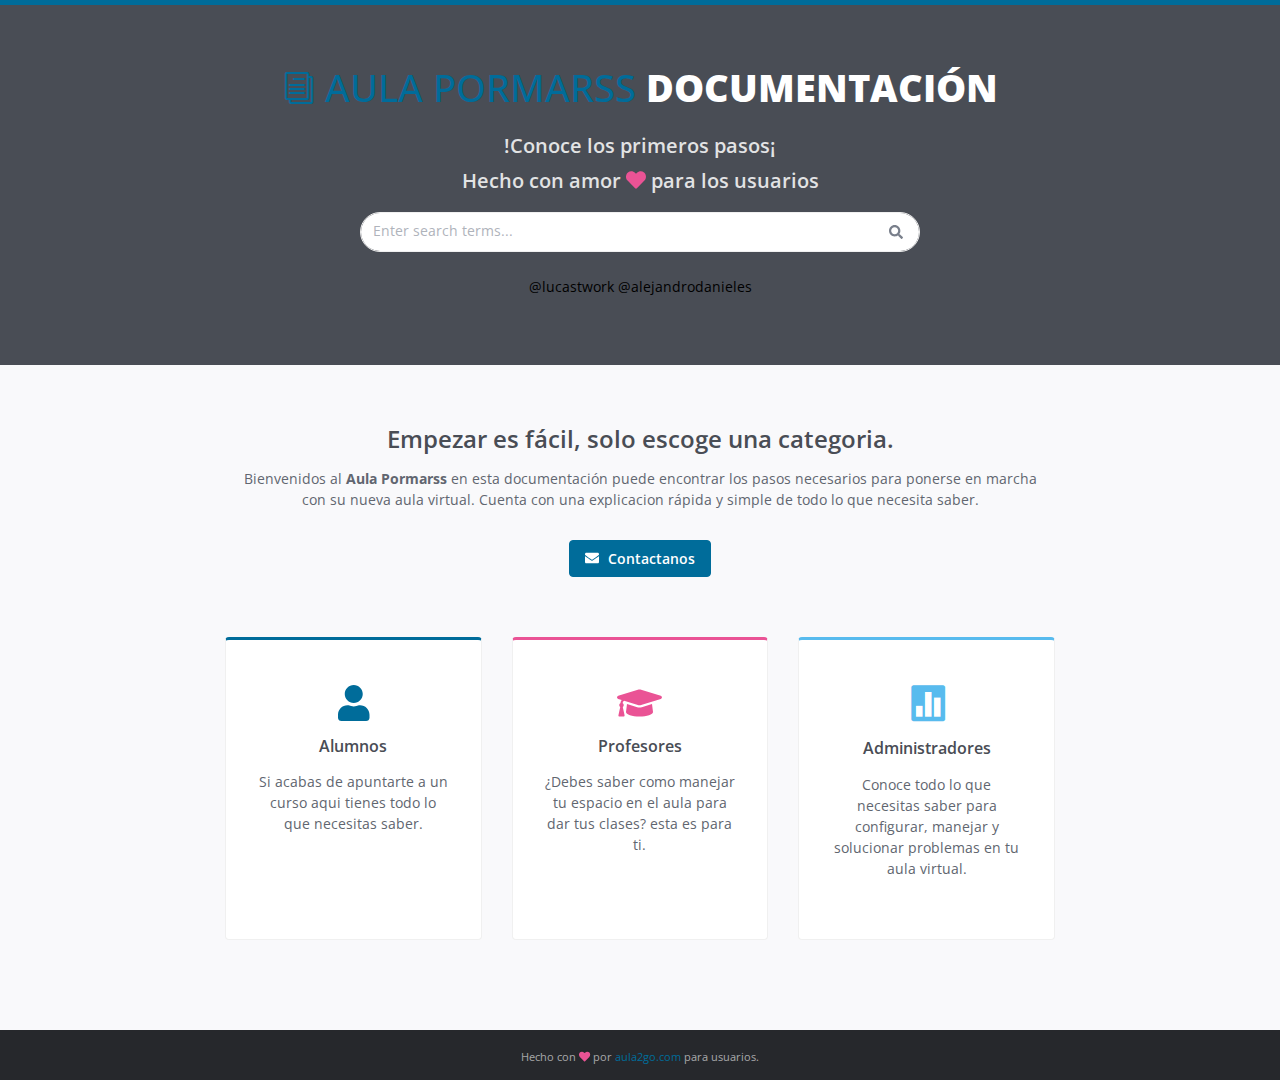
==== commit 62c37e9f: "adding translate" ====
--- a/index.html
+++ b/index.html
@@ -29,8 +29,28 @@
     <script async defer crossorigin="anonymous" src="https://connect.facebook.net/en_US/sdk.js#xfbml=1&version=v6.0&appId=994736563909741&autoLogAppEvents=1"></script>
     <div class="page-wrapper">
 
+
+
+        <header class="text-right">
+            <div style=".span{color:black}" id="google_translate_element" class="google"></div>
+
+            <script type="text/javascript">
+                function googleTranslateElementInit() {
+                    new google.translate.TranslateElement({
+                        pageLanguage: 'es',
+                        includedLanguages: 'ca,eu,gl,en,fr,it,pt,de',
+                        layout: google.translate.TranslateElement.InlineLayout.SIMPLE,
+                        gaTrack: true
+                    }, 'google_translate_element');
+                }
+            </script>
+
+            <script type="text/javascript" src="https://translate.google.com/translate_a/element.js?cb=googleTranslateElementInit"></script>
+        </header>
+
         <!-------------------------------------------Header------------------------------------------->
         <header class="header text-center">
+
             <div class="container">
                 <div class="branding">
                     <h1 class="logo">
@@ -58,6 +78,7 @@
                     <div class="fb-like" data-href="https://themes.3rdwavemedia.com/" data-width="" data-layout="button_count" data-action="like" data-size="small" data-share="true"></div>
                 </div>
             </div>
+
         </header>
         <!---------------------------------Seccion de inicio----------------------------------------->
         <section class="cards-section text-center">
@@ -69,6 +90,7 @@
                         <a class="btn btn-primary btn-cta" href="https://www.aula2go.com/#form" target="_blank"><i
                                 class="fa fa-envelope
                             "></i> Contactanos</a>
+
                     </div>
                 </div>
                 <div id="cards-wrapper" class="cards-wrapper row">
--- a/assets/css/styles.css
+++ b/assets/css/styles.css
@@ -1577,4 +1577,8 @@
     .main-search-box .search-form .search-input {
         width: 560px;
     }
+}
+
+.landing-page .header a {
+    color: black;
 }